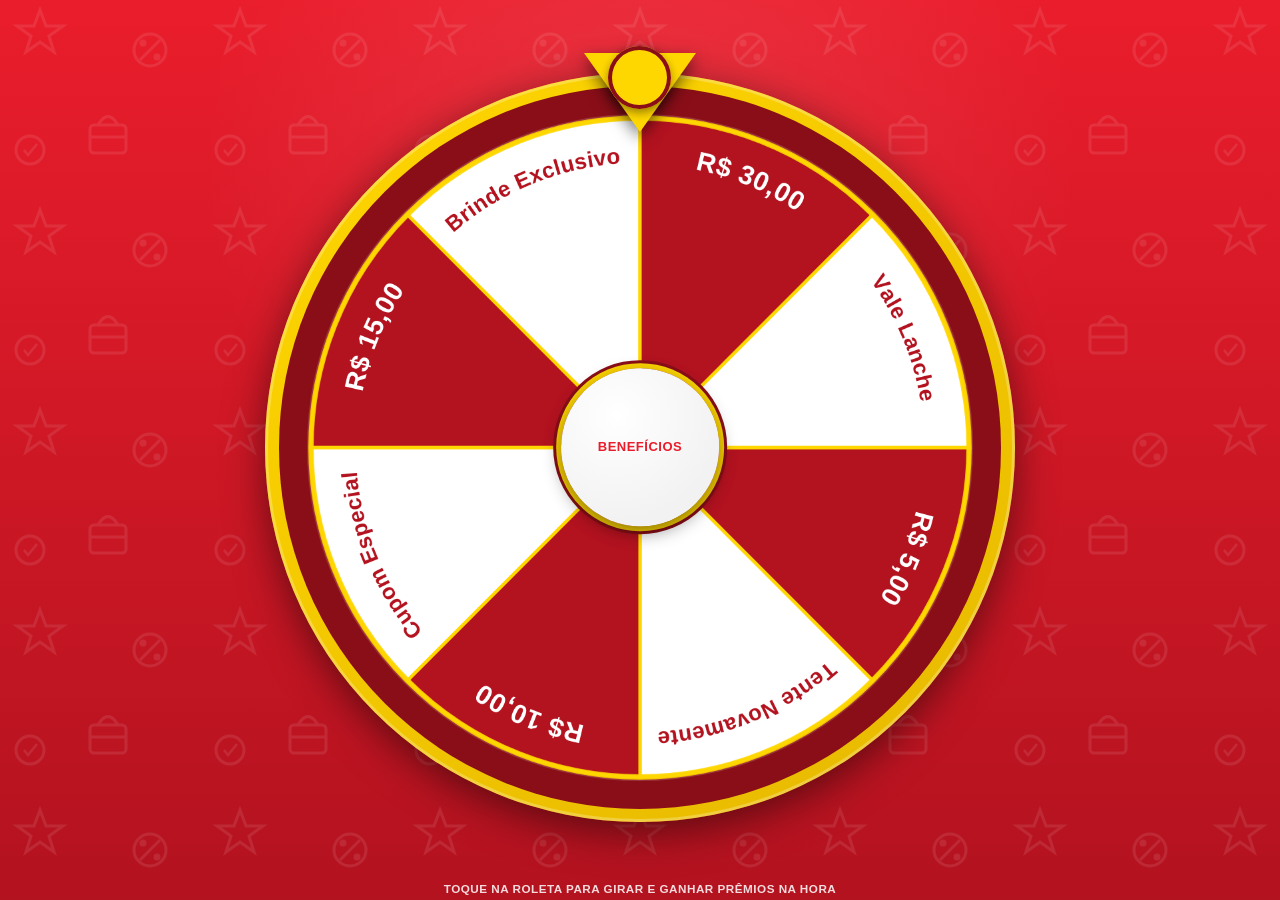
==== index.html @ b6e12fb6 "Add roleta de prêmios totem app Roleta interativa em tela cheia para totem touchscreen (estilo iFood" ====
<!DOCTYPE html>
<html lang="pt-BR">
<head>
<meta charset="UTF-8">
<meta name="viewport" content="width=device-width, initial-scale=1.0, maximum-scale=1.0, user-scalable=no">
<title>Gira e Ganha | Roleta de Prêmios</title>
<style>
  :root{
    --red:#EA1D2C;
    --red-dark:#B3121F;
    --red-darker:#8A0E18;
    --yellow:#FFD700;
    --yellow-dark:#E6B800;
    --white:#FFFFFF;
  }

  *{ box-sizing:border-box; margin:0; padding:0; }

  html,body{
    width:100%; height:100%;
    overflow:hidden;
    font-family:'Arial Black','Segoe UI', Arial, sans-serif;
    background:var(--red);
    -webkit-user-select:none;
    user-select:none;
    -webkit-tap-highlight-color:transparent;
  }

  #totem{
    position:relative;
    width:100vw;
    height:100vh;
    height:100dvh;
    overflow:hidden;
    background:
      radial-gradient(circle at 50% 18%, rgba(255,255,255,0.10) 0%, transparent 45%),
      linear-gradient(180deg, var(--red) 0%, var(--red-dark) 100%);
    display:flex;
    flex-direction:column;
    align-items:center;
  }

  /* watermark pattern layer */
  .watermark{
    position:absolute; inset:0;
    z-index:0;
    pointer-events:none;
    opacity:0.9;
    background-image:url("data:image/svg+xml,%3Csvg xmlns='http://www.w3.org/2000/svg' width='200' height='200'%3E%3Cg stroke='%23ffffff' stroke-width='3' fill='none' opacity='0.10'%3E%3Cpolygon points='40,10 46,26 63,26 49,36 54,52 40,42 26,52 31,36 17,26 34,26'/%3E%3Ccircle cx='150' cy='50' r='16'/%3E%3Cline x1='140' y1='60' x2='160' y2='40'/%3E%3Ccircle cx='143' cy='43' r='2' fill='%23ffffff'/%3E%3Ccircle cx='157' cy='57' r='2' fill='%23ffffff'/%3E%3Crect x='90' y='125' width='36' height='28' rx='4'/%3E%3Cline x1='90' y1='137' x2='126' y2='137'/%3E%3Cpath d='M98 125 Q108 108 118 125'/%3E%3Ccircle cx='30' cy='150' r='14'/%3E%3Cpath d='M24 150 l4 5 l9 -11' stroke-width='2.5'/%3E%3C/g%3E%3C/svg%3E");
    background-size:200px 200px;
    background-repeat:repeat;
  }

  .content{
    position:relative;
    z-index:1;
    width:100%;
    height:100%;
    display:flex;
    flex-direction:column;
    align-items:center;
    padding:0.4vh 1.5vw 0.4vh;
  }

  /* ---------- Wheel stage ---------- */
  .wheel-stage{
    position:relative;
    flex:1;
    width:100%;
    display:flex;
    align-items:flex-start;
    justify-content:center;
    padding-top:9.5vh;
    min-height:0;
  }

  .wheel-wrap{
    position:relative;
    width:min(97vw, 86vh, 860px);
    height:min(97vw, 86vh, 860px);
  }

  /* ---------- Landscape / telas horizontais ---------- */
  @media (orientation: landscape) {
    .wheel-stage{ padding-top:9.5vh; }
    .wheel-wrap{
      width:min(88vh, 56vw, 1100px);
      height:min(88vh, 56vw, 1100px);
    }
  }

  .pointer{
    position:absolute;
    top:-4vh;
    left:50%;
    transform:translateX(-50%);
    width:0; height:0;
    border-left:6.3vh solid transparent;
    border-right:6.3vh solid transparent;
    border-top:8.8vh solid var(--yellow);
    filter:drop-shadow(0 6px 8px rgba(0,0,0,0.55));
    z-index:6;
  }
  .pointer::after{
    content:"";
    position:absolute;
    top:-9.6vh; left:-3.5vh;
    width:7vh; height:7vh;
    border-radius:50%;
    background:var(--yellow);
    box-shadow:0 4px 10px rgba(0,0,0,0.4), inset 0 0 0 4px var(--red-darker);
  }

  .wheel-outer-ring{
    position:absolute; inset:-1.8vh;
    border-radius:50%;
    background:linear-gradient(145deg, var(--yellow), var(--yellow-dark));
    box-shadow:0 10px 40px rgba(0,0,0,0.5), 0 0 0 3px rgba(255,255,255,0.25) inset;
  }
  .wheel-outer-ring::before{
    content:"";
    position:absolute; inset:1.5vh;
    border-radius:50%;
    background:var(--red-darker);
  }

  canvas#wheelCanvas{
    position:absolute;
    inset:2.8vh;
    width:calc(100% - 5.6vh);
    height:calc(100% - 5.6vh);
    border-radius:50%;
    cursor:pointer;
    box-shadow:0 0 0 2px rgba(255,255,255,0.15) inset;
  }

  .hub{
    position:absolute;
    top:50%; left:50%;
    transform:translate(-50%,-50%);
    width:22%; height:22%;
    min-width:78px; min-height:78px;
    border-radius:50%;
    background:radial-gradient(circle at 35% 30%, #ffffff, #f2f2f2 70%);
    display:flex;
    align-items:center;
    justify-content:center;
    text-align:center;
    cursor:pointer;
    z-index:5;
    box-shadow:0 6px 18px rgba(0,0,0,0.45), 0 0 0 5px var(--yellow), 0 0 0 8px var(--red-darker);
  }
  .hub-text{
    font-size:clamp(9px,1.7vh,13px);
    font-weight:900;
    color:var(--red);
    letter-spacing:0.5px;
    line-height:1.15;
    text-transform:uppercase;
  }
  .hub.pulse{ animation:hubPulse 1.8s ease-in-out infinite; }
  @keyframes hubPulse{
    0%,100%{ box-shadow:0 6px 18px rgba(0,0,0,0.45), 0 0 0 5px var(--yellow), 0 0 0 8px var(--red-darker); }
    50%{ box-shadow:0 6px 24px rgba(0,0,0,0.5), 0 0 0 7px var(--yellow), 0 0 0 10px var(--red-darker); }
  }

  .foot-note{
    color:rgba(255,255,255,0.85);
    font-size:clamp(9px,1.3vh,12px);
    font-weight:700;
    text-align:center;
    letter-spacing:0.5px;
    padding-bottom:0.2vh;
    padding-top:0.3vh;
    text-transform:uppercase;
  }

  /* ---------- Modal ---------- */
  .modal-overlay{
    position:fixed; inset:0;
    background:rgba(60,4,8,0.86);
    backdrop-filter:blur(4px);
    display:none;
    align-items:center;
    justify-content:center;
    z-index:200;
    padding:5vw;
  }
  .modal-overlay.active{ display:flex; }

  .flash-bg{
    position:absolute; inset:0;
    z-index:0;
    pointer-events:none;
    opacity:0;
    background:
      radial-gradient(circle at 50% 38%, rgba(255,255,255,0.55), rgba(255,215,0,0.35) 30%, rgba(234,29,44,0.18) 55%, transparent 72%);
  }
  .flash-bg.active{
    animation:flashPulse 1.1s ease-in-out infinite;
  }
  @keyframes flashPulse{
    0%,100%{ opacity:0.35; transform:scale(1); }
    50%{ opacity:0.95; transform:scale(1.12); }
  }

  .sparkle{
    position:absolute;
    pointer-events:none;
    color:var(--yellow);
    text-shadow:0 0 10px rgba(255,215,0,0.95), 0 0 22px rgba(255,255,255,0.7);
    z-index:203;
    animation-name:sparkleRise;
    animation-timing-function:ease-out;
    animation-fill-mode:forwards;
  }
  @keyframes sparkleRise{
    0%{ opacity:0; transform:translateY(0) scale(0.3) rotate(0deg); }
    20%{ opacity:1; }
    100%{ opacity:0; transform:translateY(-90px) scale(1.15) rotate(200deg); }
  }

  #confettiCanvas{
    position:fixed; inset:0;
    z-index:201;
    pointer-events:none;
    display:none;
  }
  #confettiCanvas.active{ display:block; }

  .modal-box{
    position:relative;
    z-index:202;
    width:100%;
    max-width:420px;
    background:linear-gradient(165deg, #fffdf6, #fff);
    border-radius:30px;
    padding:5vh 6vw;
    text-align:center;
    box-shadow:0 20px 60px rgba(0,0,0,0.5), 0 0 0 6px var(--yellow);
    animation:popIn .5s cubic-bezier(.2,.9,.3,1.35);
    perspective:800px;
  }
  @keyframes popIn{
    from{ transform:scale(0.6); opacity:0; }
    to{ transform:scale(1); opacity:1; }
  }
  .modal-box .badge{
    width:min(22vw,90px);
    height:min(22vw,90px);
    margin:0 auto 2vh;
    border-radius:50%;
    background:linear-gradient(145deg, var(--yellow), var(--yellow-dark));
    display:flex; align-items:center; justify-content:center;
    font-size:min(11vw,42px);
    box-shadow:0 8px 20px rgba(0,0,0,0.25);
    animation:badgePop .6s cubic-bezier(.34,1.56,.64,1) both, badgeGlow 1.8s ease-in-out .6s infinite;
  }
  @keyframes badgePop{
    0%{ transform:scale(0) rotate(-30deg); opacity:0; }
    60%{ transform:scale(1.3) rotate(15deg); opacity:1; }
    80%{ transform:scale(0.9) rotate(-8deg); }
    100%{ transform:scale(1) rotate(0deg); }
  }
  @keyframes badgeGlow{
    0%,100%{ box-shadow:0 8px 20px rgba(0,0,0,0.25); }
    50%{ box-shadow:0 8px 30px rgba(255,215,0,0.75); }
  }
  .modal-box h2{
    font-size:clamp(20px,4.6vw,28px);
    color:var(--red);
    font-weight:900;
    text-transform:uppercase;
    line-height:1.2;
    margin-bottom:1.4vh;
    animation:bounceZoom3D .7s .1s cubic-bezier(.34,1.56,.64,1) both;
  }
  @keyframes bounceZoom3D{
    0%{ transform:scale(0.2) rotateX(45deg); opacity:0; }
    50%{ transform:scale(1.22) rotateX(-8deg); opacity:1; }
    72%{ transform:scale(0.94) rotateX(4deg); }
    100%{ transform:scale(1) rotateX(0deg); }
  }
  .modal-box .prize-name{
    font-size:clamp(22px,5.4vw,32px);
    font-weight:900;
    color:var(--red-darker);
    background:linear-gradient(180deg, #fff7d6, #ffe98a);
    border:2px dashed var(--yellow-dark);
    border-radius:16px;
    padding:1.6vh 1vh;
    margin:1.6vh 0 2vh;
    text-transform:uppercase;
    animation:bounceZoom3D .8s .25s cubic-bezier(.34,1.56,.64,1) both, prizeGlow 1.5s .95s ease-in-out infinite;
  }
  @keyframes prizeGlow{
    0%,100%{ box-shadow:0 0 0 rgba(255,215,0,0); text-shadow:0 0 0 transparent; }
    50%{ box-shadow:0 0 26px rgba(255,215,0,0.65); text-shadow:0 0 12px rgba(255,170,0,0.7); }
  }
  .modal-box p.sub{
    font-size:clamp(13px,3.4vw,15px);
    color:#5a4a1f;
    font-weight:700;
    line-height:1.5;
    margin-bottom:3vh;
  }
  .modal-box.retry .prize-name{ display:none; }

  .modal-btn{
    width:100%;
    border:none;
    outline:none;
    cursor:pointer;
    font-family:inherit;
    font-weight:900;
    letter-spacing:1px;
    text-transform:uppercase;
    color:#fff;
    background:linear-gradient(160deg, var(--red), var(--red-darker));
    padding:2.1vh 0;
    font-size:clamp(14px,3.6vw,17px);
    border-radius:100px;
    box-shadow:0 6px 0 #7a0c14, 0 10px 20px rgba(0,0,0,0.35);
  }
  .modal-btn:active{ transform:translateY(3px); box-shadow:0 3px 0 #7a0c14, 0 6px 12px rgba(0,0,0,0.3); }
</style>
</head>
<body>

<div id="totem">
  <div class="watermark"></div>

  <div class="content">
    <div class="wheel-stage">
      <div class="wheel-wrap">
        <div class="pointer"></div>
        <div class="wheel-outer-ring"></div>
        <canvas id="wheelCanvas" width="1000" height="1000"></canvas>
        <div class="hub pulse" id="hubBtn">
          <div class="hub-text">BENEFÍCIOS</div>
        </div>
      </div>
    </div>

    <div class="foot-note">Toque na roleta para girar e ganhar prêmios na hora</div>
  </div>
</div>

<canvas id="confettiCanvas"></canvas>

<div class="modal-overlay" id="modalOverlay">
  <div class="flash-bg" id="flashBg"></div>
  <div class="modal-box" id="modalBox">
    <div class="badge" id="modalBadge">🏆</div>
    <h2 id="modalTitle">PARABÉNS! VOCÊ GANHOU:</h2>
    <div class="prize-name" id="modalPrize">Cupom Especial</div>
    <p class="sub" id="modalSub">Mostre esta tela para o promotor do estande e retire seu brinde!</p>
    <button class="modal-btn" id="modalBtn">JOGAR NOVAMENTE</button>
  </div>
</div>

<script>
/* =========================================================
   CONFIGURAÇÃO DOS PRÊMIOS (8 GOMOS)
========================================================= */
const PRIZES = [
  { label:'R$ 5,00',          type:'win' },
  { label:'Tente Novamente',  type:'lose' },
  { label:'R$ 10,00',         type:'win' },
  { label:'Cupom Especial',   type:'win' },
  { label:'R$ 15,00',         type:'win' },
  { label:'Brinde Exclusivo', type:'win' },
  { label:'R$ 30,00',         type:'win' },
  { label:'Vale Lanche',      type:'win' },
];

const SEGMENT_COLORS = ['#B3121F', '#FFFFFF']; // alterna vermelho escuro / branco
const TEXT_COLORS    = ['#FFFFFF', '#B3121F']; // texto contrastante

/* =========================================================
   CANVAS DA ROLETA
========================================================= */
const canvas = document.getElementById('wheelCanvas');
const ctx = canvas.getContext('2d');
const CENTER = canvas.width / 2;
const RADIUS = CENTER - 6;
const N = PRIZES.length;
const SLICE = (Math.PI * 2) / N;

let currentRotation = 0;
let isSpinning = false;

function drawCurvedText(text, radius, angleCenter, color, fontSize){
  ctx.save();
  ctx.fillStyle = color;
  ctx.font = `900 ${fontSize}px Arial, sans-serif`;
  ctx.textBaseline = 'middle';
  ctx.textAlign = 'center';

  const chars = text.split('');
  const widths = chars.map(c => ctx.measureText(c).width + fontSize * 0.03);
  const totalWidth = widths.reduce((a,b)=>a+b,0);
  const totalAngle = totalWidth / radius;

  let angle = angleCenter - totalAngle / 2;

  for(let i = 0; i < chars.length; i++){
    const charAngle = widths[i] / radius;
    angle += charAngle / 2;
    ctx.save();
    ctx.rotate(angle);
    ctx.translate(radius, 0);
    ctx.rotate(Math.PI / 2);
    ctx.fillText(chars[i], 0, 0);
    ctx.restore();
    angle += charAngle / 2;
  }
  ctx.restore();
}

function drawWheel(rotation){
  ctx.clearRect(0, 0, canvas.width, canvas.height);
  ctx.save();
  ctx.translate(CENTER, CENTER);
  ctx.rotate(rotation);

  for(let i = 0; i < N; i++){
    const start = i * SLICE;
    const end = start + SLICE;
    const colorIdx = i % 2;

    // gomo
    ctx.beginPath();
    ctx.moveTo(0, 0);
    ctx.arc(0, 0, RADIUS, start, end);
    ctx.closePath();
    ctx.fillStyle = SEGMENT_COLORS[colorIdx];
    ctx.fill();

    // divisor amarelo
    ctx.strokeStyle = '#FFD700';
    ctx.lineWidth = 5;
    ctx.stroke();

    // texto curvado
    const midAngle = start + SLICE / 2;
    const label = PRIZES[i].label;
    const fontSize = label.length > 10 ? 33 : 40;
    drawCurvedText(label, RADIUS - 58, midAngle, TEXT_COLORS[colorIdx], fontSize);
  }

  // anel interno
  ctx.beginPath();
  ctx.arc(0, 0, RADIUS, 0, Math.PI * 2);
  ctx.lineWidth = 8;
  ctx.strokeStyle = 'rgba(255,215,0,0.9)';
  ctx.stroke();

  ctx.restore();
}

drawWheel(currentRotation);

/* =========================================================
   FÍSICA DO GIRO
========================================================= */
function easeOutCubic(t){
  return 1 - Math.pow(1 - t, 3);
}

function spinWheel(){
  if(isSpinning) return;
  isSpinning = true;
  ensureAudioContext();
  if('speechSynthesis' in window) window.speechSynthesis.cancel();
  setControlsEnabled(false);

  const winnerIndex = Math.floor(Math.random() * N);

  const jitter = (Math.random() - 0.5) * (SLICE * 0.5);
  const segmentCenterAngle = winnerIndex * SLICE + SLICE / 2;
  const pointerAngle = -Math.PI / 2; // topo do canvas, sob a seta

  let targetRotation = pointerAngle - segmentCenterAngle + jitter;

  const twoPi = Math.PI * 2;
  const normalizedCurrent = ((currentRotation % twoPi) + twoPi) % twoPi;
  const normalizedTarget = ((targetRotation % twoPi) + twoPi) % twoPi;
  let delta = normalizedTarget - normalizedCurrent;
  if(delta < 0) delta += twoPi;

  const extraSpins = 7;
  const finalRotation = currentRotation + delta + (extraSpins * twoPi);

  const duration = 5200;
  const startRotation = currentRotation;
  const startTime = performance.now();

  function animate(now){
    const elapsed = now - startTime;
    const t = Math.min(elapsed / duration, 1);
    const eased = easeOutCubic(t);
    currentRotation = startRotation + (finalRotation - startRotation) * eased;
    drawWheel(currentRotation);

    if(t < 1){
      requestAnimationFrame(animate);
    } else {
      currentRotation = finalRotation;
      drawWheel(currentRotation);
      isSpinning = false;
      setControlsEnabled(true);
      onSpinResult(winnerIndex);
    }
  }
  requestAnimationFrame(animate);
}

function setControlsEnabled(enabled){
  document.getElementById('hubBtn').style.pointerEvents = enabled ? 'auto' : 'none';
  canvas.style.pointerEvents = enabled ? 'auto' : 'none';
}

document.getElementById('hubBtn').addEventListener('click', spinWheel);
canvas.addEventListener('click', spinWheel);

/* =========================================================
   RESULTADO / MODAL
========================================================= */
function onSpinResult(index){
  const prize = PRIZES[index];
  const overlay = document.getElementById('modalOverlay');
  const box = document.getElementById('modalBox');
  const badge = document.getElementById('modalBadge');
  const title = document.getElementById('modalTitle');
  const prizeEl = document.getElementById('modalPrize');
  const sub = document.getElementById('modalSub');
  const btn = document.getElementById('modalBtn');

  if(prize.type === 'lose'){
    box.classList.add('retry');
    badge.textContent = '🔄';
    title.textContent = 'QUASE LÁ!';
    sub.textContent = 'Não foi dessa vez. Toque no botão abaixo para girar novamente!';
    btn.textContent = 'GIRAR NOVAMENTE';
    setTimeout(() => speak('Não foi dessa vez! Tente novamente!'), 150);
  } else {
    box.classList.remove('retry');
    badge.textContent = '🏆';
    title.textContent = 'PARABÉNS! VOCÊ GANHOU:';
    prizeEl.textContent = prize.label;
    sub.textContent = 'Mostre esta tela para o promotor do estande e retire seu brinde!';
    btn.textContent = 'JOGAR NOVAMENTE';
    launchCelebration();
    playVictorySound();
    setTimeout(() => speak(`Parabéns! Você ganhou ${toSpokenText(prize.label)}!`), 400);
  }

  overlay.classList.add('active');
}

document.getElementById('modalBtn').addEventListener('click', () => {
  document.getElementById('modalOverlay').classList.remove('active');
  stopCelebration();
  if('speechSynthesis' in window) window.speechSynthesis.cancel();
});

/* =========================================================
   NARRAÇÃO POR VOZ (WEB SPEECH API)
========================================================= */
let ptVoice = null;

const FEMALE_VOICE_HINTS = ['maria','francisca','luciana','camila','helena','fernanda','vitória','vitoria','female','mulher','google português','google portugues'];

function loadPtVoice(){
  if(!('speechSynthesis' in window)) return;
  const voices = window.speechSynthesis.getVoices();
  const ptVoices = voices.filter(v => v.lang && v.lang.toLowerCase().startsWith('pt'));
  const isFemale = v => FEMALE_VOICE_HINTS.some(hint => v.name.toLowerCase().includes(hint));
  const isNatural = v => v.name.toLowerCase().includes('natural') || v.name.toLowerCase().includes('online');

  ptVoice = ptVoices.find(v => isFemale(v) && isNatural(v))
    || ptVoices.find(v => isFemale(v))
    || ptVoices.find(v => v.lang === 'pt-BR')
    || ptVoices[0]
    || null;
}
if('speechSynthesis' in window){
  loadPtVoice();
  window.speechSynthesis.onvoiceschanged = loadPtVoice;
}

function toSpokenText(label){
  const match = label.match(/R\$\s*([\d.]+),?\d*/);
  if(match){
    const amount = match[1].replace(/\./g, '');
    return `${amount} reais`;
  }
  return label;
}

function speak(text){
  if(!('speechSynthesis' in window)) return;
  const utter = new SpeechSynthesisUtterance(text);
  utter.lang = 'pt-BR';
  utter.rate = 0.88;
  utter.pitch = 0.88;
  utter.volume = 1;
  if(ptVoice) utter.voice = ptVoice;
  window.speechSynthesis.speak(utter);
}

/* =========================================================
   CELEBRAÇÃO: CONFETE + FOGOS DE ARTIFÍCIO (CANVAS)
========================================================= */
const confettiCanvas = document.getElementById('confettiCanvas');
const confettiCtx = confettiCanvas.getContext('2d');
const flashBg = document.getElementById('flashBg');
let confettiParticles = [];
let fireworkParticles = [];
let confettiRAF = null;

function resizeConfettiCanvas(){
  confettiCanvas.width = window.innerWidth;
  confettiCanvas.height = window.innerHeight;
}
window.addEventListener('resize', resizeConfettiCanvas);
resizeConfettiCanvas();

const CONFETTI_COLORS = ['#FFD700', '#EA1D2C', '#FFFFFF', '#B3121F', '#FFE98A'];
const CELEBRATION_DURATION = 5200;

function spawnFireworkBurst(){
  const cx = confettiCanvas.width * (0.12 + Math.random() * 0.76);
  const cy = confettiCanvas.height * (0.1 + Math.random() * 0.42);
  const count = 32 + Math.floor(Math.random() * 16);
  const hueBase = Math.random() * 360;

  for(let i = 0; i < count; i++){
    const angle = (Math.PI * 2 * i) / count + Math.random() * 0.3;
    const speed = 3 + Math.random() * 5;
    fireworkParticles.push({
      x: cx, y: cy,
      vx: Math.cos(angle) * speed,
      vy: Math.sin(angle) * speed,
      life: 0,
      maxLife: 50 + Math.random() * 26,
      color: `hsl(${(hueBase + Math.random() * 50 - 25 + 360) % 360}, 100%, ${55 + Math.random() * 20}%)`,
      size: 2.5 + Math.random() * 2.5
    });
  }
}

function launchCelebration(){
  confettiCanvas.classList.add('active');
  flashBg.classList.add('active');
  confettiParticles = [];
  fireworkParticles = [];

  const count = 150;
  for(let i = 0; i < count; i++){
    confettiParticles.push({
      x: Math.random() * confettiCanvas.width,
      y: -20 - Math.random() * confettiCanvas.height * 0.5,
      w: 6 + Math.random() * 8,
      h: 10 + Math.random() * 10,
      color: CONFETTI_COLORS[Math.floor(Math.random() * CONFETTI_COLORS.length)],
      speedY: 2.5 + Math.random() * 3.5,
      speedX: (Math.random() - 0.5) * 2.5,
      rotation: Math.random() * 360,
      rotationSpeed: (Math.random() - 0.5) * 10,
      shape: Math.random() > 0.5 ? 'rect' : 'circle'
    });
  }

  launchSparkles();

  const startTime = performance.now();
  let lastBurst = 0;
  spawnFireworkBurst();

  function frame(now){
    const elapsed = now - startTime;
    confettiCtx.clearRect(0, 0, confettiCanvas.width, confettiCanvas.height);

    if(elapsed < CELEBRATION_DURATION - 700 && now - lastBurst > (380 + Math.random() * 260)){
      spawnFireworkBurst();
      lastBurst = now;
    }

    confettiParticles.forEach(p => {
      p.x += p.speedX;
      p.y += p.speedY;
      p.rotation += p.rotationSpeed;

      confettiCtx.save();
      confettiCtx.translate(p.x, p.y);
      confettiCtx.rotate((p.rotation * Math.PI) / 180);
      confettiCtx.fillStyle = p.color;
      if(p.shape === 'rect'){
        confettiCtx.fillRect(-p.w/2, -p.h/2, p.w, p.h);
      } else {
        confettiCtx.beginPath();
        confettiCtx.arc(0, 0, p.w/2, 0, Math.PI*2);
        confettiCtx.fill();
      }
      confettiCtx.restore();
    });

    fireworkParticles.forEach(p => {
      p.life++;
      p.vx *= 0.96;
      p.vy = p.vy * 0.97 + 0.05;
      p.x += p.vx;
      p.y += p.vy;
      const alpha = Math.max(0, 1 - p.life / p.maxLife);

      confettiCtx.save();
      confettiCtx.globalAlpha = alpha;
      confettiCtx.fillStyle = p.color;
      confettiCtx.shadowColor = p.color;
      confettiCtx.shadowBlur = 10;
      confettiCtx.beginPath();
      confettiCtx.arc(p.x, p.y, p.size, 0, Math.PI * 2);
      confettiCtx.fill();
      confettiCtx.restore();
    });
    fireworkParticles = fireworkParticles.filter(p => p.life < p.maxLife);

    if(elapsed < CELEBRATION_DURATION || fireworkParticles.length > 0){
      confettiRAF = requestAnimationFrame(frame);
    } else {
      confettiCtx.clearRect(0, 0, confettiCanvas.width, confettiCanvas.height);
      confettiCanvas.classList.remove('active');
      flashBg.classList.remove('active');
    }
  }
  confettiRAF = requestAnimationFrame(frame);
}

function stopCelebration(){
  if(confettiRAF){ cancelAnimationFrame(confettiRAF); confettiRAF = null; }
  confettiCtx.clearRect(0, 0, confettiCanvas.width, confettiCanvas.height);
  confettiCanvas.classList.remove('active');
  flashBg.classList.remove('active');
  document.querySelectorAll('.sparkle').forEach(s => s.remove());
}

function launchSparkles(){
  const overlay = document.getElementById('modalOverlay');
  const glyphs = ['✦', '✧', '★'];
  for(let i = 0; i < 20; i++){
    const s = document.createElement('div');
    s.className = 'sparkle';
    s.textContent = glyphs[Math.floor(Math.random() * glyphs.length)];
    s.style.left = (8 + Math.random() * 84) + '%';
    s.style.top = (15 + Math.random() * 65) + '%';
    s.style.fontSize = (14 + Math.random() * 20) + 'px';
    s.style.animationDelay = (Math.random() * 0.8) + 's';
    s.style.animationDuration = (1.6 + Math.random() * 1.3) + 's';
    overlay.appendChild(s);
    setTimeout(() => s.remove(), 3600);
  }
}

/* =========================================================
   SOM DE VITÓRIA (WEB AUDIO API — SEM ARQUIVOS EXTERNOS)
========================================================= */
let audioCtx = null;

function ensureAudioContext(){
  if(!audioCtx){
    const AudioCtor = window.AudioContext || window.webkitAudioContext;
    if(AudioCtor) audioCtx = new AudioCtor();
  }
  if(audioCtx && audioCtx.state === 'suspended'){
    audioCtx.resume();
  }
}

function playTone(freq, start, duration, type, peakGain){
  const osc = audioCtx.createOscillator();
  const gain = audioCtx.createGain();
  osc.type = type;
  osc.frequency.value = freq;
  gain.gain.setValueAtTime(0, start);
  gain.gain.linearRampToValueAtTime(peakGain, start + 0.02);
  gain.gain.exponentialRampToValueAtTime(0.001, start + duration);
  osc.connect(gain).connect(audioCtx.destination);
  osc.start(start);
  osc.stop(start + duration + 0.05);
}

function playVictorySound(){
  if(!audioCtx) return;
  const now = audioCtx.currentTime;
  const notes = [523.25, 659.25, 783.99, 1046.5]; // C5 E5 G5 C6

  notes.forEach((freq, i) => {
    playTone(freq, now + i * 0.12, 0.35, 'triangle', 0.3);
  });

  const chordStart = now + notes.length * 0.12 + 0.05;
  [1046.5, 1318.5, 1568.0].forEach(freq => {
    playTone(freq, chordStart, 0.9, 'sine', 0.15);
  });
}
</script>
</body>
</html>
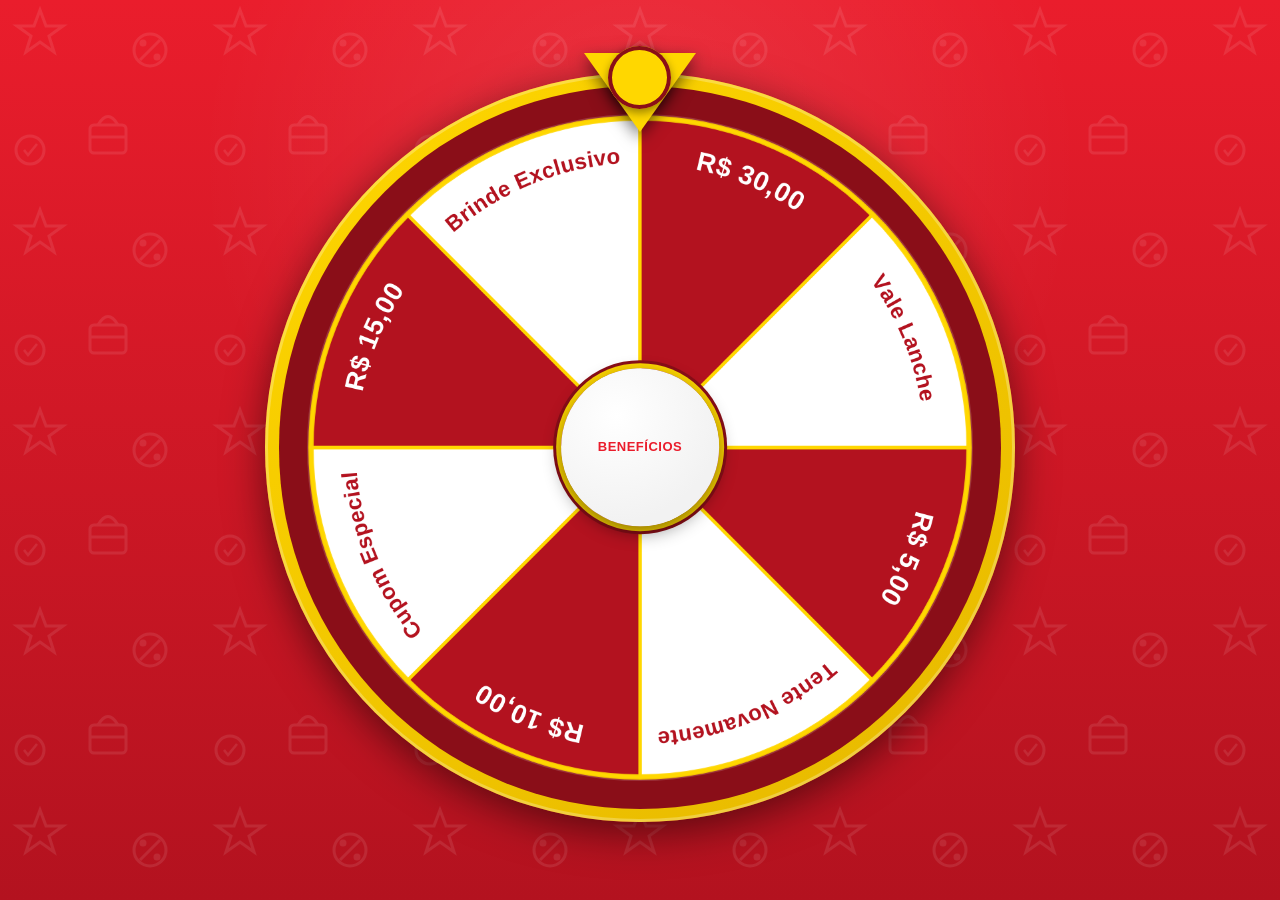
==== commit f410fb13: "Remove footer instruction text Cleaner full-bleed layout without the bottom hint text.  Co-Authored-" ====
--- a/index.html
+++ b/index.html
@@ -164,17 +164,6 @@
     50%{ box-shadow:0 6px 24px rgba(0,0,0,0.5), 0 0 0 7px var(--yellow), 0 0 0 10px var(--red-darker); }
   }
 
-  .foot-note{
-    color:rgba(255,255,255,0.85);
-    font-size:clamp(9px,1.3vh,12px);
-    font-weight:700;
-    text-align:center;
-    letter-spacing:0.5px;
-    padding-bottom:0.2vh;
-    padding-top:0.3vh;
-    text-transform:uppercase;
-  }
-
   /* ---------- Modal ---------- */
   .modal-overlay{
     position:fixed; inset:0;
@@ -341,8 +330,6 @@
         </div>
       </div>
     </div>
-
-    <div class="foot-note">Toque na roleta para girar e ganhar prêmios na hora</div>
   </div>
 </div>
 
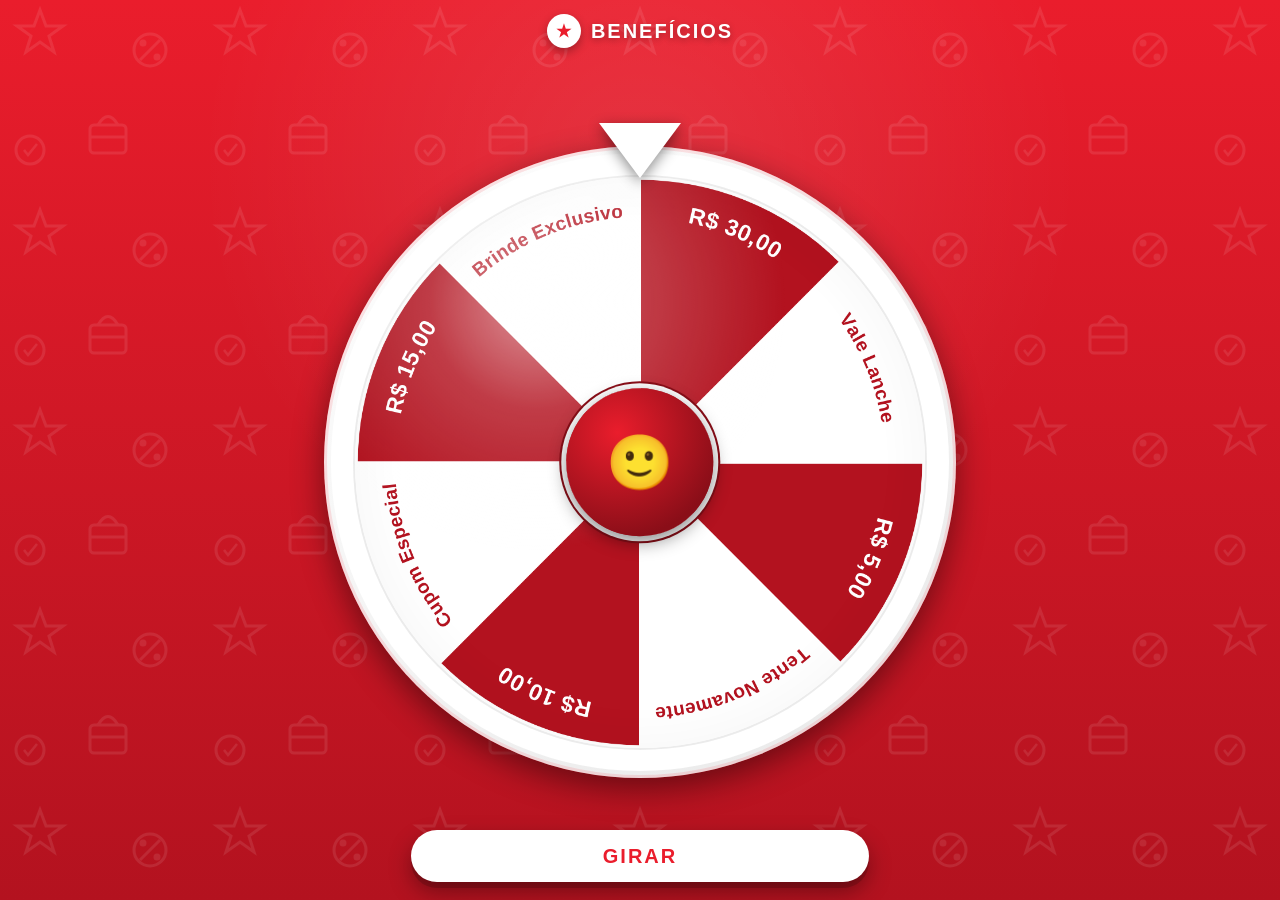
==== commit 57bfd508: "Redesign wheel screen to match client reference Add compact header and spin button back to fill the " ====
--- a/index.html
+++ b/index.html
@@ -19,7 +19,7 @@
   html,body{
     width:100%; height:100%;
     overflow:hidden;
-    font-family:'Arial Black','Segoe UI', Arial, sans-serif;
+    font-family:'Segoe UI', -apple-system, BlinkMacSystemFont, Roboto, Arial, sans-serif;
     background:var(--red);
     -webkit-user-select:none;
     user-select:none;
@@ -62,106 +62,165 @@
     padding:0.4vh 1.5vw 0.4vh;
   }
 
+  /* ---------- Header ---------- */
+  .top-header{
+    display:flex;
+    align-items:center;
+    justify-content:center;
+    gap:10px;
+    padding:1.2vh 0 0.6vh;
+  }
+  .header-logo{
+    width:34px; height:34px;
+    min-width:34px;
+    border-radius:50%;
+    background:#fff;
+    color:var(--red);
+    display:flex;
+    align-items:center;
+    justify-content:center;
+    font-weight:900;
+    font-size:17px;
+    box-shadow:0 4px 10px rgba(0,0,0,0.3);
+  }
+  .header-title{
+    color:#fff;
+    font-weight:900;
+    letter-spacing:2px;
+    font-size:clamp(15px,3.4vh,20px);
+    text-transform:uppercase;
+    text-shadow:0 2px 6px rgba(0,0,0,0.3);
+  }
+
   /* ---------- Wheel stage ---------- */
   .wheel-stage{
     position:relative;
     flex:1;
     width:100%;
     display:flex;
-    align-items:flex-start;
+    align-items:center;
     justify-content:center;
-    padding-top:9.5vh;
+    padding-top:5.5vh;
     min-height:0;
   }
 
   .wheel-wrap{
     position:relative;
-    width:min(97vw, 86vh, 860px);
-    height:min(97vw, 86vh, 860px);
+    width:min(90vw, 72vh, 760px);
+    height:min(90vw, 72vh, 760px);
   }
 
   /* ---------- Landscape / telas horizontais ---------- */
   @media (orientation: landscape) {
-    .wheel-stage{ padding-top:9.5vh; }
     .wheel-wrap{
-      width:min(88vh, 56vw, 1100px);
-      height:min(88vh, 56vw, 1100px);
+      width:min(72vh, 48vw, 900px);
+      height:min(72vh, 48vw, 900px);
     }
   }
 
   .pointer{
     position:absolute;
-    top:-4vh;
+    top:-3.6vh;
     left:50%;
     transform:translateX(-50%);
     width:0; height:0;
-    border-left:6.3vh solid transparent;
-    border-right:6.3vh solid transparent;
-    border-top:8.8vh solid var(--yellow);
-    filter:drop-shadow(0 6px 8px rgba(0,0,0,0.55));
+    border-left:4.6vh solid transparent;
+    border-right:4.6vh solid transparent;
+    border-top:6.2vh solid #ffffff;
+    filter:drop-shadow(0 4px 7px rgba(0,0,0,0.45));
     z-index:6;
   }
-  .pointer::after{
-    content:"";
-    position:absolute;
-    top:-9.6vh; left:-3.5vh;
-    width:7vh; height:7vh;
+
+  .wheel-outer-ring{
+    position:absolute; inset:-1vh;
     border-radius:50%;
-    background:var(--yellow);
-    box-shadow:0 4px 10px rgba(0,0,0,0.4), inset 0 0 0 4px var(--red-darker);
-  }
-
-  .wheel-outer-ring{
-    position:absolute; inset:-1.8vh;
-    border-radius:50%;
-    background:linear-gradient(145deg, var(--yellow), var(--yellow-dark));
-    box-shadow:0 10px 40px rgba(0,0,0,0.5), 0 0 0 3px rgba(255,255,255,0.25) inset;
+    background:linear-gradient(145deg, #ffffff, #e8e8e8);
+    box-shadow:0 10px 32px rgba(0,0,0,0.45), 0 0 0 3px rgba(234,29,44,0.12) inset;
   }
   .wheel-outer-ring::before{
     content:"";
-    position:absolute; inset:1.5vh;
+    position:absolute; inset:0.8vh;
     border-radius:50%;
-    background:var(--red-darker);
+    background:#ffffff;
   }
 
   canvas#wheelCanvas{
     position:absolute;
-    inset:2.8vh;
-    width:calc(100% - 5.6vh);
-    height:calc(100% - 5.6vh);
+    inset:2.2vh;
+    width:calc(100% - 4.4vh);
+    height:calc(100% - 4.4vh);
     border-radius:50%;
     cursor:pointer;
-    box-shadow:0 0 0 2px rgba(255,255,255,0.15) inset;
+    box-shadow:0 0 0 2px rgba(0,0,0,0.06) inset;
+  }
+
+  .wheel-gloss{
+    position:absolute;
+    inset:2.2vh;
+    border-radius:50%;
+    pointer-events:none;
+    z-index:4;
+    background:
+      radial-gradient(circle at 32% 22%, rgba(255,255,255,0.55) 0%, rgba(255,255,255,0.18) 18%, transparent 42%),
+      radial-gradient(circle at 50% 50%, transparent 60%, rgba(0,0,0,0.08) 100%);
   }
 
   .hub{
     position:absolute;
     top:50%; left:50%;
     transform:translate(-50%,-50%);
-    width:22%; height:22%;
-    min-width:78px; min-height:78px;
+    width:24%; height:24%;
+    min-width:88px; min-height:88px;
     border-radius:50%;
-    background:radial-gradient(circle at 35% 30%, #ffffff, #f2f2f2 70%);
+    background:radial-gradient(circle at 35% 30%, var(--red), var(--red-darker) 75%);
     display:flex;
     align-items:center;
     justify-content:center;
     text-align:center;
     cursor:pointer;
     z-index:5;
-    box-shadow:0 6px 18px rgba(0,0,0,0.45), 0 0 0 5px var(--yellow), 0 0 0 8px var(--red-darker);
-  }
-  .hub-text{
-    font-size:clamp(9px,1.7vh,13px);
-    font-weight:900;
-    color:var(--red);
-    letter-spacing:0.5px;
-    line-height:1.15;
-    text-transform:uppercase;
+    box-shadow:0 6px 18px rgba(0,0,0,0.45), 0 0 0 5px #ffffff, 0 0 0 7px var(--red-darker);
+  }
+  .hub-icon{
+    font-size:clamp(32px,7.5vw,54px);
+    line-height:1;
   }
   .hub.pulse{ animation:hubPulse 1.8s ease-in-out infinite; }
   @keyframes hubPulse{
-    0%,100%{ box-shadow:0 6px 18px rgba(0,0,0,0.45), 0 0 0 5px var(--yellow), 0 0 0 8px var(--red-darker); }
-    50%{ box-shadow:0 6px 24px rgba(0,0,0,0.5), 0 0 0 7px var(--yellow), 0 0 0 10px var(--red-darker); }
+    0%,100%{ box-shadow:0 6px 18px rgba(0,0,0,0.45), 0 0 0 5px #ffffff, 0 0 0 7px var(--red-darker); }
+    50%{ box-shadow:0 6px 24px rgba(0,0,0,0.5), 0 0 0 6px #ffffff, 0 0 0 9px var(--red-darker); }
+  }
+
+  /* ---------- Spin button ---------- */
+  .spin-btn-wrap{
+    width:100%;
+    display:flex;
+    justify-content:center;
+    padding:1vh 0 1.6vh;
+  }
+  .spin-btn{
+    border:none;
+    outline:none;
+    cursor:pointer;
+    font-family:inherit;
+    font-weight:900;
+    letter-spacing:2px;
+    text-transform:uppercase;
+    color:var(--red);
+    background:#ffffff;
+    padding:1.6vh 15vw;
+    font-size:clamp(15px,2.4vh,20px);
+    border-radius:100px;
+    box-shadow:0 6px 0 rgba(0,0,0,0.15), 0 10px 22px rgba(0,0,0,0.35);
+    transition:transform .1s ease;
+  }
+  .spin-btn:active{
+    transform:translateY(3px);
+    box-shadow:0 3px 0 rgba(0,0,0,0.15), 0 6px 12px rgba(0,0,0,0.3);
+  }
+  .spin-btn:disabled{
+    opacity:0.6;
+    cursor:not-allowed;
   }
 
   /* ---------- Modal ---------- */
@@ -320,15 +379,25 @@
   <div class="watermark"></div>
 
   <div class="content">
+    <div class="top-header">
+      <div class="header-logo">★</div>
+      <div class="header-title">Benefícios</div>
+    </div>
+
     <div class="wheel-stage">
       <div class="wheel-wrap">
         <div class="pointer"></div>
         <div class="wheel-outer-ring"></div>
         <canvas id="wheelCanvas" width="1000" height="1000"></canvas>
+        <div class="wheel-gloss"></div>
         <div class="hub pulse" id="hubBtn">
-          <div class="hub-text">BENEFÍCIOS</div>
+          <div class="hub-icon">🙂</div>
         </div>
       </div>
+    </div>
+
+    <div class="spin-btn-wrap">
+      <button class="spin-btn" id="spinBtn">GIRAR</button>
     </div>
   </div>
 </div>
@@ -424,9 +493,9 @@
     ctx.fillStyle = SEGMENT_COLORS[colorIdx];
     ctx.fill();
 
-    // divisor amarelo
-    ctx.strokeStyle = '#FFD700';
-    ctx.lineWidth = 5;
+    // divisor branco
+    ctx.strokeStyle = '#FFFFFF';
+    ctx.lineWidth = 4;
     ctx.stroke();
 
     // texto curvado
@@ -439,8 +508,8 @@
   // anel interno
   ctx.beginPath();
   ctx.arc(0, 0, RADIUS, 0, Math.PI * 2);
-  ctx.lineWidth = 8;
-  ctx.strokeStyle = 'rgba(255,215,0,0.9)';
+  ctx.lineWidth = 5;
+  ctx.strokeStyle = 'rgba(255,255,255,0.95)';
   ctx.stroke();
 
   ctx.restore();
@@ -455,11 +524,20 @@
   return 1 - Math.pow(1 - t, 3);
 }
 
+function primeSpeech(){
+  if(!('speechSynthesis' in window)) return;
+  window.speechSynthesis.cancel();
+  const unlock = new SpeechSynthesisUtterance(' ');
+  unlock.volume = 0;
+  unlock.rate = 10;
+  window.speechSynthesis.speak(unlock);
+}
+
 function spinWheel(){
   if(isSpinning) return;
   isSpinning = true;
   ensureAudioContext();
-  if('speechSynthesis' in window) window.speechSynthesis.cancel();
+  primeSpeech();
   setControlsEnabled(false);
 
   const winnerIndex = Math.floor(Math.random() * N);
@@ -504,10 +582,12 @@
 }
 
 function setControlsEnabled(enabled){
+  document.getElementById('spinBtn').disabled = !enabled;
   document.getElementById('hubBtn').style.pointerEvents = enabled ? 'auto' : 'none';
   canvas.style.pointerEvents = enabled ? 'auto' : 'none';
 }
 
+document.getElementById('spinBtn').addEventListener('click', spinWheel);
 document.getElementById('hubBtn').addEventListener('click', spinWheel);
 canvas.addEventListener('click', spinWheel);
 
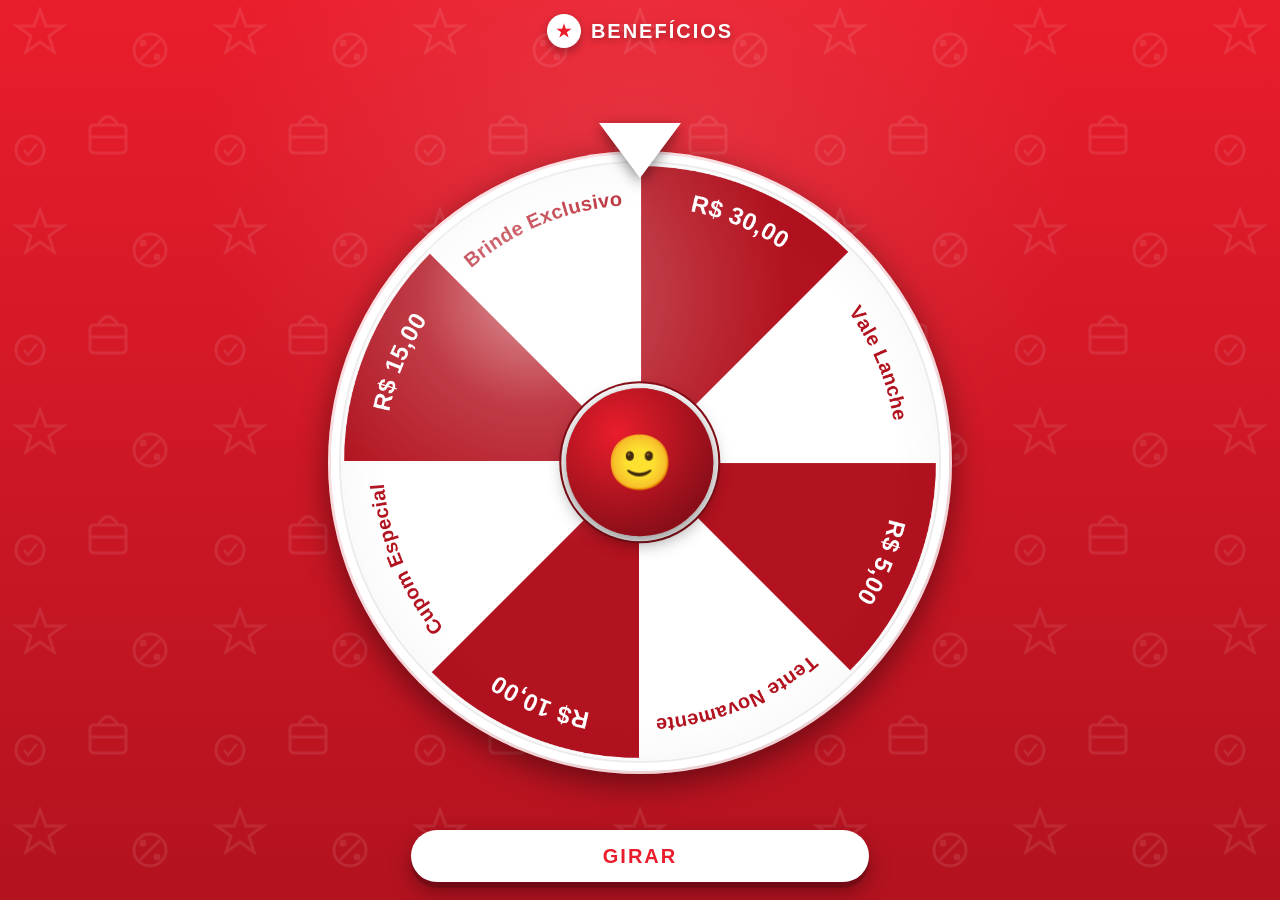
==== commit 750371be: "Slim down the white rim around the wheel The border between the disc edge and the colored segments w" ====
--- a/index.html
+++ b/index.html
@@ -132,23 +132,23 @@
   }
 
   .wheel-outer-ring{
-    position:absolute; inset:-1vh;
+    position:absolute; inset:-0.5vh;
     border-radius:50%;
     background:linear-gradient(145deg, #ffffff, #e8e8e8);
     box-shadow:0 10px 32px rgba(0,0,0,0.45), 0 0 0 3px rgba(234,29,44,0.12) inset;
   }
   .wheel-outer-ring::before{
     content:"";
-    position:absolute; inset:0.8vh;
+    position:absolute; inset:0.35vh;
     border-radius:50%;
     background:#ffffff;
   }
 
   canvas#wheelCanvas{
     position:absolute;
-    inset:2.2vh;
-    width:calc(100% - 4.4vh);
-    height:calc(100% - 4.4vh);
+    inset:0.7vh;
+    width:calc(100% - 1.4vh);
+    height:calc(100% - 1.4vh);
     border-radius:50%;
     cursor:pointer;
     box-shadow:0 0 0 2px rgba(0,0,0,0.06) inset;
@@ -156,7 +156,7 @@
 
   .wheel-gloss{
     position:absolute;
-    inset:2.2vh;
+    inset:0.7vh;
     border-radius:50%;
     pointer-events:none;
     z-index:4;
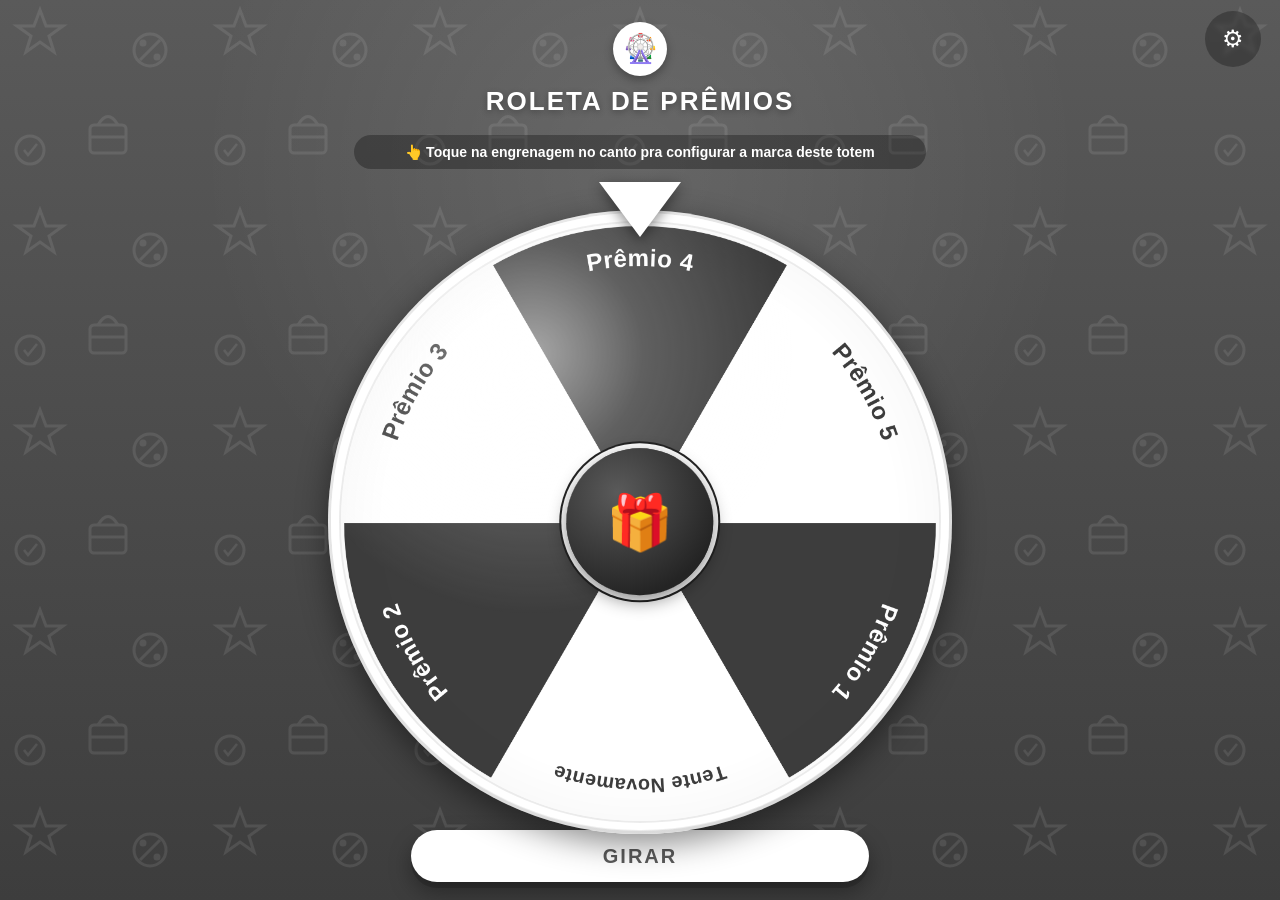
==== commit 6aee9acd: "Add self-service brand customization panel for multi-client totem use Lets the operator upload a log" ====
--- a/index.html
+++ b/index.html
@@ -6,9 +6,10 @@
 <title>Gira e Ganha | Roleta de Prêmios</title>
 <style>
   :root{
-    --red:#EA1D2C;
-    --red-dark:#B3121F;
-    --red-darker:#8A0E18;
+    --red:#5A5A5A;
+    --red-dark:#3D3D3D;
+    --red-darker:#242424;
+    --red-rgb:90,90,90;
     --yellow:#FFD700;
     --yellow-dark:#E6B800;
     --white:#FFFFFF;
@@ -28,6 +29,7 @@
 
   #totem{
     position:relative;
+    z-index:0;
     width:100vw;
     height:100vh;
     height:100dvh;
@@ -65,14 +67,15 @@
   /* ---------- Header ---------- */
   .top-header{
     display:flex;
+    flex-direction:column;
     align-items:center;
     justify-content:center;
-    gap:10px;
-    padding:1.2vh 0 0.6vh;
+    gap:1.2vh;
+    padding:2vh 0 1.4vh;
   }
   .header-logo{
-    width:34px; height:34px;
-    min-width:34px;
+    width:54px; height:54px;
+    min-width:54px;
     border-radius:50%;
     background:#fff;
     color:var(--red);
@@ -80,16 +83,50 @@
     align-items:center;
     justify-content:center;
     font-weight:900;
-    font-size:17px;
+    font-size:28px;
     box-shadow:0 4px 10px rgba(0,0,0,0.3);
+  }
+  .header-logo.custom{
+    width:auto; height:clamp(70px,11vh,120px); min-width:0;
+    max-width:min(74vw, 380px);
+    border-radius:16px;
+    background:rgba(255,255,255,0.96);
+    padding:10px 16px;
+    box-shadow:0 4px 14px rgba(0,0,0,0.35);
+  }
+  .header-logo.custom img{
+    width:auto; height:100%;
+    max-width:100%;
+    object-fit:contain;
   }
   .header-title{
     color:#fff;
     font-weight:900;
     letter-spacing:2px;
-    font-size:clamp(15px,3.4vh,20px);
+    font-size:clamp(18px,4.2vh,26px);
     text-transform:uppercase;
     text-shadow:0 2px 6px rgba(0,0,0,0.3);
+    text-align:center;
+  }
+
+  .setup-hint{
+    display:none;
+    align-self:center;
+    max-width:80vw;
+    text-align:center;
+    background:rgba(0,0,0,0.3);
+    color:#fff;
+    font-size:clamp(12px,2vh,14px);
+    font-weight:700;
+    padding:1vh 4vw;
+    border-radius:100px;
+    margin:0.6vh 0 0.4vh;
+    animation:hintPulse 2s ease-in-out infinite;
+  }
+  .setup-hint.active{ display:block; }
+  @keyframes hintPulse{
+    0%,100%{ opacity:0.75; }
+    50%{ opacity:1; }
   }
 
   /* ---------- Wheel stage ---------- */
@@ -135,7 +172,7 @@
     position:absolute; inset:-0.5vh;
     border-radius:50%;
     background:linear-gradient(145deg, #ffffff, #e8e8e8);
-    box-shadow:0 10px 32px rgba(0,0,0,0.45), 0 0 0 3px rgba(234,29,44,0.12) inset;
+    box-shadow:0 10px 32px rgba(0,0,0,0.45), 0 0 0 3px rgba(var(--red-rgb), 0.12) inset;
   }
   .wheel-outer-ring::before{
     content:"";
@@ -185,6 +222,18 @@
     font-size:clamp(32px,7.5vw,54px);
     line-height:1;
   }
+  .hub-icon.custom{
+    width:100%; height:100%;
+    border-radius:50%;
+    background:#fff;
+    overflow:hidden;
+  }
+  .hub-icon.custom img{
+    width:100%; height:100%;
+    object-fit:contain;
+    object-position:center;
+    padding:6%;
+  }
   .hub.pulse{ animation:hubPulse 1.8s ease-in-out infinite; }
   @keyframes hubPulse{
     0%,100%{ box-shadow:0 6px 18px rgba(0,0,0,0.45), 0 0 0 5px #ffffff, 0 0 0 7px var(--red-darker); }
@@ -226,7 +275,9 @@
   /* ---------- Modal ---------- */
   .modal-overlay{
     position:fixed; inset:0;
-    background:rgba(60,4,8,0.86);
+    background:
+      linear-gradient(rgba(8,2,2,0.78), rgba(8,2,2,0.78)),
+      rgba(var(--red-rgb), 0.4);
     backdrop-filter:blur(4px);
     display:none;
     align-items:center;
@@ -242,7 +293,7 @@
     pointer-events:none;
     opacity:0;
     background:
-      radial-gradient(circle at 50% 38%, rgba(255,255,255,0.55), rgba(255,215,0,0.35) 30%, rgba(234,29,44,0.18) 55%, transparent 72%);
+      radial-gradient(circle at 50% 38%, rgba(255,255,255,0.55), rgba(255,215,0,0.35) 30%, rgba(var(--red-rgb), 0.18) 55%, transparent 72%);
   }
   .flash-bg.active{
     animation:flashPulse 1.1s ease-in-out infinite;
@@ -371,18 +422,253 @@
     box-shadow:0 6px 0 #7a0c14, 0 10px 20px rgba(0,0,0,0.35);
   }
   .modal-btn:active{ transform:translateY(3px); box-shadow:0 3px 0 #7a0c14, 0 6px 12px rgba(0,0,0,0.3); }
+
+  /* ---------- Fundo customizado (upload do cliente) ---------- */
+  .custom-bg{
+    position:absolute; inset:0;
+    z-index:-1;
+    background-size:cover;
+    background-position:center;
+    display:none;
+  }
+  .custom-bg.active{ display:block; }
+  /* leve véu escuro por cima da foto, pra roleta/textos continuarem legíveis */
+  .custom-bg.active::after{
+    content:"";
+    position:absolute; inset:0;
+    background:linear-gradient(180deg, rgba(0,0,0,0.35), rgba(0,0,0,0.5));
+  }
+
+  /* ---------- Logo customizada (tamanho/enquadramento tratados em .header-logo.custom) ---------- */
+
+  /* ---------- Botão de engrenagem (abre configurações) ---------- */
+  .settings-btn{
+    position:absolute;
+    top:1.2vh; right:1.5vw;
+    z-index:10;
+    width:56px; height:56px;
+    min-width:44px; min-height:44px;
+    border-radius:50%;
+    border:none;
+    background:rgba(0,0,0,0.28);
+    color:#fff;
+    font-size:24px;
+    display:flex; align-items:center; justify-content:center;
+    cursor:pointer;
+    backdrop-filter:blur(2px);
+    touch-action:manipulation;
+  }
+  .settings-btn:active{ transform:scale(0.92); }
+
+  /* ---------- Painel de configurações ---------- */
+  .settings-overlay{
+    position:fixed; inset:0;
+    background:rgba(20,4,6,0.78);
+    backdrop-filter:blur(3px);
+    display:none;
+    align-items:center;
+    justify-content:center;
+    z-index:300;
+    padding:5vw;
+  }
+  .settings-overlay.active{ display:flex; }
+  .settings-box{
+    width:100%; max-width:640px;
+    max-height:94vh;
+    overflow-y:auto;
+    background:#fff;
+    border-radius:24px;
+    padding:4vh 5vw;
+    box-shadow:0 20px 60px rgba(0,0,0,0.5);
+  }
+  .settings-box h3{
+    color:var(--red);
+    font-weight:900;
+    text-transform:uppercase;
+    font-size:20px;
+    margin-bottom:2.4vh;
+    text-align:center;
+  }
+  .settings-field{ margin-bottom:2.2vh; }
+  .settings-field label{
+    display:block;
+    font-weight:800;
+    font-size:13px;
+    color:#333;
+    text-transform:uppercase;
+    letter-spacing:0.5px;
+    margin-bottom:0.4vh;
+  }
+  .settings-intro{
+    font-size:13px;
+    color:#777;
+    line-height:1.5;
+    text-align:center;
+    margin-bottom:2.6vh;
+  }
+  .field-hint{
+    font-size:12px;
+    color:#888;
+    line-height:1.45;
+    font-weight:500;
+    margin-bottom:0.9vh;
+  }
+  .settings-field input[type="text"]{
+    width:100%;
+    padding:1.3vh 1vh;
+    border:2px solid #eee;
+    border-radius:10px;
+    font-size:15px;
+    font-family:inherit;
+  }
+  .settings-upload{
+    display:flex; align-items:center; gap:12px;
+  }
+  .settings-preview{
+    width:56px; height:56px;
+    border-radius:12px;
+    background:#f4f4f4;
+    border:2px solid #eee;
+    display:flex; align-items:center; justify-content:center;
+    overflow:hidden;
+    flex-shrink:0;
+    font-size:22px;
+    color:#bbb;
+  }
+  .settings-preview img{ width:100%; height:100%; object-fit:cover; }
+  .hub-zoom-row{
+    display:flex; align-items:center; gap:14px;
+  }
+  .hub-zoom-preview{
+    width:64px; height:64px;
+    border-radius:50%;
+    background:#fff;
+    border:2px solid #eee;
+    overflow:hidden;
+    flex-shrink:0;
+  }
+  .hub-zoom-preview img{
+    width:100%; height:100%;
+    object-fit:cover;
+    object-position:center;
+  }
+  .hub-zoom-row input[type="range"]{ flex:1; }
+  .settings-upload input[type="file"]{
+    flex:1;
+    font-size:12px;
+  }
+  .prizes-editor{
+    display:flex; flex-direction:column; gap:9px;
+  }
+  .prize-row{
+    display:flex; align-items:center; gap:10px;
+  }
+  .prize-row span{
+    font-size:11px; font-weight:800; color:#aaa;
+    width:16px; flex-shrink:0;
+  }
+  .prize-row input[type="text"]{
+    flex:1;
+    min-width:0;
+    padding:1vh 0.8vh;
+    border:2px solid #eee;
+    border-radius:8px;
+    font-size:13px;
+    font-family:inherit;
+  }
+  .prize-row select{
+    flex-shrink:0;
+    padding:0.9vh 0.4vh;
+    border:2px solid #eee;
+    border-radius:8px;
+    font-size:11px;
+    font-family:inherit;
+    color:#555;
+  }
+  .prize-remove-btn{
+    flex-shrink:0;
+    width:28px; height:28px;
+    border-radius:50%;
+    border:none;
+    background:#fdeaea;
+    color:#c0392b;
+    font-size:14px;
+    font-weight:900;
+    cursor:pointer;
+    line-height:1;
+  }
+  .prize-remove-btn:disabled{
+    opacity:0.35;
+    cursor:not-allowed;
+  }
+  .prize-add-btn{
+    margin-top:10px;
+    width:100%;
+    border:2px dashed #ccc;
+    background:transparent;
+    color:#666;
+    font-weight:800;
+    font-size:13px;
+    padding:1.2vh 0;
+    border-radius:10px;
+    cursor:pointer;
+  }
+  .prize-add-btn:active{ background:#f6f6f6; }
+  .prize-add-btn:disabled{ opacity:0.4; cursor:not-allowed; }
+  .settings-actions{
+    display:flex; flex-direction:column; gap:10px;
+    margin-top:1vh;
+  }
+  .settings-btn-save{
+    border:none; outline:none; cursor:pointer;
+    font-family:inherit; font-weight:900;
+    letter-spacing:1px; text-transform:uppercase;
+    color:#fff;
+    background:linear-gradient(160deg, var(--red), var(--red-darker));
+    padding:1.7vh 0;
+    font-size:15px;
+    border-radius:100px;
+    box-shadow:0 6px 0 #7a0c14;
+  }
+  .settings-btn-save:active{ transform:translateY(3px); box-shadow:0 3px 0 #7a0c14; }
+  .settings-btn-reset{
+    border:none; outline:none; cursor:pointer;
+    font-family:inherit; font-weight:800;
+    color:#999;
+    background:transparent;
+    padding:1vh 0;
+    font-size:13px;
+    text-decoration:underline;
+  }
+  .settings-btn-close{
+    position:absolute;
+    top:1.6vh; right:1.6vh;
+    width:44px; height:44px;
+    border-radius:50%;
+    border:none;
+    background:#f0f0f0;
+    color:#888;
+    font-size:20px;
+    cursor:pointer;
+    touch-action:manipulation;
+  }
 </style>
 </head>
 <body>
 
 <div id="totem">
+  <div class="custom-bg" id="customBg"></div>
   <div class="watermark"></div>
+
+  <button class="settings-btn" id="settingsBtn" title="Configurar marca">⚙</button>
 
   <div class="content">
     <div class="top-header">
-      <div class="header-logo">★</div>
-      <div class="header-title">Benefícios</div>
+      <div class="header-logo" id="headerLogo">★</div>
+      <div class="header-title" id="headerTitle">Benefícios</div>
     </div>
+
+    <div class="setup-hint" id="setupHint">👆 Toque na engrenagem no canto pra configurar a marca deste totem</div>
 
     <div class="wheel-stage">
       <div class="wheel-wrap">
@@ -391,7 +677,7 @@
         <canvas id="wheelCanvas" width="1000" height="1000"></canvas>
         <div class="wheel-gloss"></div>
         <div class="hub pulse" id="hubBtn">
-          <div class="hub-icon">🙂</div>
+          <div class="hub-icon" id="hubIcon">🙂</div>
         </div>
       </div>
     </div>
@@ -415,23 +701,95 @@
   </div>
 </div>
 
+<div class="settings-overlay" id="settingsOverlay">
+  <div class="settings-box">
+    <button class="settings-btn-close" id="settingsCloseBtn">✕</button>
+    <h3>Configurar Marca</h3>
+    <p class="settings-intro">Use esta tela pra trocar a marca do totem antes de cada ativação. Tudo é salvo neste aparelho e aplicado na hora, sem precisar de internet.</p>
+
+    <div class="settings-field">
+      <label for="brandNameInput">Nome da marca</label>
+      <p class="field-hint">Aparece escrito ao lado da logo, no topo da tela.</p>
+      <input type="text" id="brandNameInput" placeholder="Ex: Benefícios">
+    </div>
+
+    <div class="settings-field">
+      <label>Logo</label>
+      <p class="field-hint">Aparece no topo e no círculo do meio da roleta. As cores da roleta (gomos, botão, confete) mudam automaticamente para a cor predominante dessa imagem. Fica melhor com uma logo de fundo transparente (PNG).</p>
+      <div class="settings-upload">
+        <div class="settings-preview" id="logoPreview">★</div>
+        <input type="file" id="logoInput" accept="image/*">
+      </div>
+    </div>
+
+    <div class="settings-field" id="hubZoomField" style="display:none;">
+      <label>Zoom da logo no círculo central</label>
+      <p class="field-hint">O círculo do meio corta a logo pra preencher tudo. Se cortar do jeito errado, ajuste o zoom aqui.</p>
+      <div class="hub-zoom-row">
+        <div class="hub-zoom-preview" id="hubZoomPreview"></div>
+        <input type="range" id="hubZoomInput" min="100" max="260" value="100" step="1">
+      </div>
+    </div>
+
+    <div class="settings-field">
+      <label>Imagem de fundo (opcional)</label>
+      <p class="field-hint">Se enviar uma foto aqui, ela cobre a tela inteira atrás da roleta. Se deixar em branco, o fundo usa a cor da marca com a logo pequena repetida por trás, bem discreta.</p>
+      <div class="settings-upload">
+        <div class="settings-preview" id="bgPreview">🖼</div>
+        <input type="file" id="bgInput" accept="image/*">
+      </div>
+    </div>
+
+    <div class="settings-field">
+      <label>Prêmios da roleta</label>
+      <p class="field-hint">Edite o texto de cada gomo e marque se ele é um prêmio ("Ganha") ou não ("Não ganha", tipo "Tente Novamente"). Use os botões pra adicionar ou remover gomos (mínimo 2, máximo 10).</p>
+      <div id="prizesEditor" class="prizes-editor"></div>
+      <button type="button" class="prize-add-btn" id="prizeAddBtn">+ Adicionar prêmio</button>
+    </div>
+
+    <div class="settings-actions">
+      <button class="settings-btn-save" id="settingsSaveBtn">Salvar e aplicar</button>
+      <button class="settings-btn-reset" id="settingsResetBtn">Restaurar padrão</button>
+    </div>
+  </div>
+</div>
+
 <script>
 /* =========================================================
-   CONFIGURAÇÃO DOS PRÊMIOS (8 GOMOS)
+   CONFIGURAÇÃO DOS PRÊMIOS (quantidade de gomos configurável)
 ========================================================= */
-const PRIZES = [
-  { label:'R$ 5,00',          type:'win' },
-  { label:'Tente Novamente',  type:'lose' },
-  { label:'R$ 10,00',         type:'win' },
-  { label:'Cupom Especial',   type:'win' },
-  { label:'R$ 15,00',         type:'win' },
-  { label:'Brinde Exclusivo', type:'win' },
-  { label:'R$ 30,00',         type:'win' },
-  { label:'Vale Lanche',      type:'win' },
+const DEFAULT_PRIZES = [
+  { label:'Prêmio 1',        type:'win' },
+  { label:'Tente Novamente', type:'lose' },
+  { label:'Prêmio 2',        type:'win' },
+  { label:'Prêmio 3',        type:'win' },
+  { label:'Prêmio 4',        type:'win' },
+  { label:'Prêmio 5',        type:'win' },
 ];
-
-const SEGMENT_COLORS = ['#B3121F', '#FFFFFF']; // alterna vermelho escuro / branco
-const TEXT_COLORS    = ['#FFFFFF', '#B3121F']; // texto contrastante
+const MIN_PRIZES = 2;
+const MAX_PRIZES = 10;
+const PRIZES_KEY = 'giraEGanha_prizes';
+function loadPrizes(){
+  try{
+    const raw = localStorage.getItem(PRIZES_KEY);
+    const parsed = raw ? JSON.parse(raw) : null;
+    return (Array.isArray(parsed) && parsed.length >= MIN_PRIZES && parsed.length <= MAX_PRIZES) ? parsed : null;
+  } catch(e){
+    return null;
+  }
+}
+let PRIZES = loadPrizes() || DEFAULT_PRIZES;
+
+// troca a lista de prêmios e recalcula a geometria da roleta (quantidade de gomos pode mudar)
+function applyPrizes(prizes){
+  PRIZES = prizes;
+  N = PRIZES.length;
+  SLICE = (Math.PI * 2) / N;
+  drawWheel(currentRotation);
+}
+
+let SEGMENT_COLORS = ['#3D3D3D', '#FFFFFF']; // alterna cor escura / branco (atualizado por applyPalette)
+let TEXT_COLORS    = ['#FFFFFF', '#3D3D3D']; // texto contrastante
 
 /* =========================================================
    CANVAS DA ROLETA
@@ -440,8 +798,8 @@
 const ctx = canvas.getContext('2d');
 const CENTER = canvas.width / 2;
 const RADIUS = CENTER - 6;
-const N = PRIZES.length;
-const SLICE = (Math.PI * 2) / N;
+let N = PRIZES.length;
+let SLICE = (Math.PI * 2) / N;
 
 let currentRotation = 0;
 let isSpinning = false;
@@ -524,20 +882,9 @@
   return 1 - Math.pow(1 - t, 3);
 }
 
-function primeSpeech(){
-  if(!('speechSynthesis' in window)) return;
-  window.speechSynthesis.cancel();
-  const unlock = new SpeechSynthesisUtterance(' ');
-  unlock.volume = 0;
-  unlock.rate = 10;
-  window.speechSynthesis.speak(unlock);
-}
-
 function spinWheel(){
   if(isSpinning) return;
   isSpinning = true;
-  ensureAudioContext();
-  primeSpeech();
   setControlsEnabled(false);
 
   const winnerIndex = Math.floor(Math.random() * N);
@@ -610,7 +957,6 @@
     title.textContent = 'QUASE LÁ!';
     sub.textContent = 'Não foi dessa vez. Toque no botão abaixo para girar novamente!';
     btn.textContent = 'GIRAR NOVAMENTE';
-    setTimeout(() => speak('Não foi dessa vez! Tente novamente!'), 150);
   } else {
     box.classList.remove('retry');
     badge.textContent = '🏆';
@@ -619,8 +965,6 @@
     sub.textContent = 'Mostre esta tela para o promotor do estande e retire seu brinde!';
     btn.textContent = 'JOGAR NOVAMENTE';
     launchCelebration();
-    playVictorySound();
-    setTimeout(() => speak(`Parabéns! Você ganhou ${toSpokenText(prize.label)}!`), 400);
   }
 
   overlay.classList.add('active');
@@ -629,53 +973,7 @@
 document.getElementById('modalBtn').addEventListener('click', () => {
   document.getElementById('modalOverlay').classList.remove('active');
   stopCelebration();
-  if('speechSynthesis' in window) window.speechSynthesis.cancel();
 });
-
-/* =========================================================
-   NARRAÇÃO POR VOZ (WEB SPEECH API)
-========================================================= */
-let ptVoice = null;
-
-const FEMALE_VOICE_HINTS = ['maria','francisca','luciana','camila','helena','fernanda','vitória','vitoria','female','mulher','google português','google portugues'];
-
-function loadPtVoice(){
-  if(!('speechSynthesis' in window)) return;
-  const voices = window.speechSynthesis.getVoices();
-  const ptVoices = voices.filter(v => v.lang && v.lang.toLowerCase().startsWith('pt'));
-  const isFemale = v => FEMALE_VOICE_HINTS.some(hint => v.name.toLowerCase().includes(hint));
-  const isNatural = v => v.name.toLowerCase().includes('natural') || v.name.toLowerCase().includes('online');
-
-  ptVoice = ptVoices.find(v => isFemale(v) && isNatural(v))
-    || ptVoices.find(v => isFemale(v))
-    || ptVoices.find(v => v.lang === 'pt-BR')
-    || ptVoices[0]
-    || null;
-}
-if('speechSynthesis' in window){
-  loadPtVoice();
-  window.speechSynthesis.onvoiceschanged = loadPtVoice;
-}
-
-function toSpokenText(label){
-  const match = label.match(/R\$\s*([\d.]+),?\d*/);
-  if(match){
-    const amount = match[1].replace(/\./g, '');
-    return `${amount} reais`;
-  }
-  return label;
-}
-
-function speak(text){
-  if(!('speechSynthesis' in window)) return;
-  const utter = new SpeechSynthesisUtterance(text);
-  utter.lang = 'pt-BR';
-  utter.rate = 0.88;
-  utter.pitch = 0.88;
-  utter.volume = 1;
-  if(ptVoice) utter.voice = ptVoice;
-  window.speechSynthesis.speak(utter);
-}
 
 /* =========================================================
    CELEBRAÇÃO: CONFETE + FOGOS DE ARTIFÍCIO (CANVAS)
@@ -694,7 +992,7 @@
 window.addEventListener('resize', resizeConfettiCanvas);
 resizeConfettiCanvas();
 
-const CONFETTI_COLORS = ['#FFD700', '#EA1D2C', '#FFFFFF', '#B3121F', '#FFE98A'];
+let CONFETTI_COLORS = ['#FFD700', '#5A5A5A', '#FFFFFF', '#3D3D3D', '#FFE98A'];
 const CELEBRATION_DURATION = 5200;
 
 function spawnFireworkBurst(){
@@ -830,48 +1128,382 @@
   }
 }
 
+
 /* =========================================================
-   SOM DE VITÓRIA (WEB AUDIO API — SEM ARQUIVOS EXTERNOS)
+   MARCA CUSTOMIZÁVEL (upload de logo + fundo pelo cliente)
 ========================================================= */
-let audioCtx = null;
-
-function ensureAudioContext(){
-  if(!audioCtx){
-    const AudioCtor = window.AudioContext || window.webkitAudioContext;
-    if(AudioCtor) audioCtx = new AudioCtor();
-  }
-  if(audioCtx && audioCtx.state === 'suspended'){
-    audioCtx.resume();
-  }
-}
-
-function playTone(freq, start, duration, type, peakGain){
-  const osc = audioCtx.createOscillator();
-  const gain = audioCtx.createGain();
-  osc.type = type;
-  osc.frequency.value = freq;
-  gain.gain.setValueAtTime(0, start);
-  gain.gain.linearRampToValueAtTime(peakGain, start + 0.02);
-  gain.gain.exponentialRampToValueAtTime(0.001, start + duration);
-  osc.connect(gain).connect(audioCtx.destination);
-  osc.start(start);
-  osc.stop(start + duration + 0.05);
-}
-
-function playVictorySound(){
-  if(!audioCtx) return;
-  const now = audioCtx.currentTime;
-  const notes = [523.25, 659.25, 783.99, 1046.5]; // C5 E5 G5 C6
-
-  notes.forEach((freq, i) => {
-    playTone(freq, now + i * 0.12, 0.35, 'triangle', 0.3);
+const BRAND_KEY = 'giraEGanha_brand';
+const DEFAULT_LOGO_HTML = '🎡';
+const DEFAULT_HUB_HTML = '🎁';
+const DEFAULT_TITLE = 'Roleta de Prêmios';
+
+function loadBrand(){
+  try{
+    const raw = localStorage.getItem(BRAND_KEY);
+    return raw ? JSON.parse(raw) : null;
+  } catch(e){
+    return null;
+  }
+}
+
+function saveBrand(brand){
+  localStorage.setItem(BRAND_KEY, JSON.stringify(brand));
+}
+
+function clearBrand(){
+  localStorage.removeItem(BRAND_KEY);
+}
+
+// redimensiona/comprime a imagem no navegador antes de guardar, pra não estourar o espaço do localStorage
+function fileToDataUrl(file, maxDim, keepTransparency){
+  return new Promise((resolve, reject) => {
+    const reader = new FileReader();
+    reader.onload = (e) => {
+      const img = new Image();
+      img.onload = () => {
+        let { width, height } = img;
+        if(width > maxDim || height > maxDim){
+          if(width > height){ height = Math.round(height * maxDim / width); width = maxDim; }
+          else { width = Math.round(width * maxDim / height); height = maxDim; }
+        }
+        const canvas = document.createElement('canvas');
+        canvas.width = width; canvas.height = height;
+        const cctx = canvas.getContext('2d');
+        cctx.drawImage(img, 0, 0, width, height);
+        resolve(keepTransparency ? canvas.toDataURL('image/png') : canvas.toDataURL('image/jpeg', 0.85));
+      };
+      img.onerror = () => reject(new Error('Não foi possível ler a imagem.'));
+      img.src = e.target.result;
+    };
+    reader.onerror = () => reject(new Error('Não foi possível ler o arquivo.'));
+    reader.readAsDataURL(file);
   });
-
-  const chordStart = now + notes.length * 0.12 + 0.05;
-  [1046.5, 1318.5, 1568.0].forEach(freq => {
-    playTone(freq, chordStart, 0.9, 'sine', 0.15);
+}
+
+/* ---- extração automática da cor predominante da logo ---- */
+function rgbToHsl(r, g, b){
+  r /= 255; g /= 255; b /= 255;
+  const max = Math.max(r,g,b), min = Math.min(r,g,b);
+  let h, s, l = (max + min) / 2;
+  if(max === min){ h = s = 0; }
+  else{
+    const d = max - min;
+    s = l > 0.5 ? d / (2 - max - min) : d / (max + min);
+    switch(max){
+      case r: h = (g - b) / d + (g < b ? 6 : 0); break;
+      case g: h = (b - r) / d + 2; break;
+      default: h = (r - g) / d + 4;
+    }
+    h /= 6;
+  }
+  return [h, s, l];
+}
+function hslToRgb(h, s, l){
+  let r, g, b;
+  if(s === 0){ r = g = b = l; }
+  else{
+    const hue2rgb = (p, q, t) => {
+      if(t < 0) t += 1;
+      if(t > 1) t -= 1;
+      if(t < 1/6) return p + (q - p) * 6 * t;
+      if(t < 1/2) return q;
+      if(t < 2/3) return p + (q - p) * (2/3 - t) * 6;
+      return p;
+    };
+    const q = l < 0.5 ? l * (1 + s) : l + s - l * s;
+    const p = 2 * l - q;
+    r = hue2rgb(p, q, h + 1/3);
+    g = hue2rgb(p, q, h);
+    b = hue2rgb(p, q, h - 1/3);
+  }
+  return [Math.round(r*255), Math.round(g*255), Math.round(b*255)];
+}
+function rgbToHex(rgb){
+  return '#' + rgb.map(v => Math.max(0, Math.min(255, v)).toString(16).padStart(2, '0')).join('');
+}
+function adjustLightness(rgb, factor){
+  const [h, s, l] = rgbToHsl(rgb[0], rgb[1], rgb[2]);
+  return hslToRgb(h, s, Math.max(0, Math.min(1, l * factor)));
+}
+
+// varre a logo e acha a cor viva mais frequente (ignora branco/preto/cinza de fundo)
+function extractDominantColor(dataUrl){
+  return new Promise((resolve) => {
+    const img = new Image();
+    img.onload = () => {
+      const size = 50;
+      const canvas = document.createElement('canvas');
+      canvas.width = size; canvas.height = size;
+      const cctx = canvas.getContext('2d');
+      cctx.drawImage(img, 0, 0, size, size);
+      let data;
+      try{ data = cctx.getImageData(0, 0, size, size).data; }
+      catch(e){ resolve(null); return; }
+
+      const counts = {};
+      for(let i = 0; i < data.length; i += 4){
+        const r = data[i], g = data[i+1], b = data[i+2], a = data[i+3];
+        if(a < 200) continue;
+        const max = Math.max(r,g,b), min = Math.min(r,g,b);
+        const sat = max === 0 ? 0 : (max - min) / max;
+        const lightness = (max + min) / 2 / 255;
+        if(sat < 0.28 || lightness > 0.9 || lightness < 0.1) continue;
+        const key = [Math.round(r/12)*12, Math.round(g/12)*12, Math.round(b/12)*12].join(',');
+        counts[key] = (counts[key] || 0) + 1;
+      }
+      const sorted = Object.entries(counts).sort((a, b) => b[1] - a[1]);
+      if(sorted.length === 0){ resolve(null); return; }
+      resolve(sorted[0][0].split(',').map(Number));
+    };
+    img.onerror = () => resolve(null);
+    img.src = dataUrl;
   });
 }
+
+function paletteFromColor(rgb){
+  return {
+    primary: rgbToHex(rgb),
+    primaryDark: rgbToHex(adjustLightness(rgb, 0.72)),
+    primaryDarker: rgbToHex(adjustLightness(rgb, 0.5)),
+    primaryRgb: rgb.join(',')
+  };
+}
+
+const DEFAULT_PALETTE = { primary:'#5A5A5A', primaryDark:'#3D3D3D', primaryDarker:'#242424', primaryRgb:'90,90,90' };
+
+function applyPalette(palette){
+  const p = palette || DEFAULT_PALETTE;
+  const root = document.documentElement.style;
+  root.setProperty('--red', p.primary);
+  root.setProperty('--red-dark', p.primaryDark);
+  root.setProperty('--red-darker', p.primaryDarker);
+  root.setProperty('--red-rgb', p.primaryRgb || DEFAULT_PALETTE.primaryRgb);
+  SEGMENT_COLORS = [p.primaryDark, '#FFFFFF'];
+  TEXT_COLORS = ['#FFFFFF', p.primaryDark];
+  CONFETTI_COLORS = ['#FFD700', p.primary, '#FFFFFF', p.primaryDark, '#FFE98A'];
+  drawWheel(currentRotation);
+}
+
+function applyBrand(brand){
+  const customBg = document.getElementById('customBg');
+  const headerLogo = document.getElementById('headerLogo');
+  const hubIcon = document.getElementById('hubIcon');
+  const headerTitle = document.getElementById('headerTitle');
+  const watermark = document.querySelector('.watermark');
+
+  const totem = document.getElementById('totem');
+
+  if(brand && brand.bg){
+    // foto de fundo enviada: usa ela grande, cobrindo a tela
+    customBg.style.backgroundImage = `url('${brand.bg}')`;
+    customBg.classList.add('active');
+    watermark.style.display = 'none';
+    totem.style.background = '';
+  } else {
+    customBg.classList.remove('active');
+    customBg.style.backgroundImage = '';
+    watermark.style.display = '';
+
+    if(brand && brand.logo){
+      // sem foto de fundo: fundo branco com a logo pequena repetida, tipo embalagem de marca
+      // (largura fixa + altura automática, pra não esticar logos largas/retangulares)
+      totem.style.background = '#ffffff';
+      watermark.style.backgroundImage = `url('${brand.logo}')`;
+      watermark.style.backgroundSize = '150px auto';
+      watermark.style.opacity = '0.18';
+    } else {
+      // sem marca nenhuma: volta ao padrão de ícones genéricos
+      totem.style.background = '';
+      watermark.style.backgroundImage = '';
+      watermark.style.backgroundSize = '';
+      watermark.style.opacity = '';
+    }
+  }
+
+  if(brand && brand.logo){
+    headerLogo.innerHTML = `<img src="${brand.logo}" alt="Logo">`;
+    headerLogo.classList.add('custom');
+    const hubZoom = brand.hubZoom || 1;
+    hubIcon.innerHTML = `<img src="${brand.logo}" alt="Logo" style="transform:scale(${hubZoom});">`;
+    hubIcon.classList.add('custom');
+  } else {
+    headerLogo.innerHTML = DEFAULT_LOGO_HTML;
+    headerLogo.classList.remove('custom');
+    hubIcon.innerHTML = DEFAULT_HUB_HTML;
+    hubIcon.classList.remove('custom');
+  }
+
+  headerTitle.textContent = (brand && brand.title) ? brand.title : DEFAULT_TITLE;
+
+  document.getElementById('setupHint').classList.toggle('active', !(brand && (brand.logo || brand.bg || brand.title)));
+
+  applyPalette(brand && brand.palette);
+}
+
+function addPrizeRow(label, type){
+  const editor = document.getElementById('prizesEditor');
+  if(editor.children.length >= MAX_PRIZES) return;
+  const row = document.createElement('div');
+  row.className = 'prize-row';
+  row.innerHTML = `
+    <span class="prize-row-num"></span>
+    <input type="text" class="prize-label-input" value="${(label || '').replace(/"/g,'&quot;')}">
+    <select class="prize-type-input">
+      <option value="win"${type !== 'lose' ? ' selected' : ''}>Ganha</option>
+      <option value="lose"${type === 'lose' ? ' selected' : ''}>Não ganha</option>
+    </select>
+    <button type="button" class="prize-remove-btn" title="Remover prêmio">✕</button>
+  `;
+  row.querySelector('.prize-remove-btn').addEventListener('click', () => {
+    row.remove();
+    updatePrizeRowState();
+  });
+  editor.appendChild(row);
+  updatePrizeRowState();
+}
+
+function updatePrizeRowState(){
+  const rows = document.querySelectorAll('#prizesEditor .prize-row');
+  rows.forEach((row, i) => {
+    row.querySelector('.prize-row-num').textContent = i + 1;
+    row.querySelector('.prize-remove-btn').disabled = rows.length <= MIN_PRIZES;
+  });
+  const addBtn = document.getElementById('prizeAddBtn');
+  if(addBtn) addBtn.disabled = rows.length >= MAX_PRIZES;
+}
+
+function renderPrizesEditor(prizes){
+  const editor = document.getElementById('prizesEditor');
+  editor.innerHTML = '';
+  prizes.forEach(prize => addPrizeRow(prize.label, prize.type));
+  updatePrizeRowState();
+}
+
+function readPrizesFromEditor(){
+  const rows = document.querySelectorAll('#prizesEditor .prize-row');
+  return Array.from(rows).map(row => ({
+    label: row.querySelector('.prize-label-input').value.trim() || 'Prêmio',
+    type: row.querySelector('.prize-type-input').value
+  }));
+}
+
+function setHubZoomPreview(src, zoomPercent){
+  const field = document.getElementById('hubZoomField');
+  const preview = document.getElementById('hubZoomPreview');
+  const slider = document.getElementById('hubZoomInput');
+  if(!src){
+    field.style.display = 'none';
+    preview.innerHTML = '';
+    return;
+  }
+  field.style.display = '';
+  slider.value = zoomPercent;
+  preview.innerHTML = `<img src="${src}" style="transform:scale(${zoomPercent / 100});">`;
+}
+
+function openSettingsPanel(){
+  const brand = loadBrand();
+  document.getElementById('brandNameInput').value = (brand && brand.title) ? brand.title : '';
+
+  const logoPreview = document.getElementById('logoPreview');
+  logoPreview.innerHTML = (brand && brand.logo) ? `<img src="${brand.logo}">` : '★';
+
+  const bgPreview = document.getElementById('bgPreview');
+  bgPreview.innerHTML = (brand && brand.bg) ? `<img src="${brand.bg}">` : '🖼';
+
+  document.getElementById('logoInput').value = '';
+  document.getElementById('bgInput').value = '';
+  delete document.getElementById('logoInput').dataset.pending;
+  delete document.getElementById('bgInput').dataset.pending;
+
+  setHubZoomPreview(brand && brand.logo, (brand && brand.hubZoom) ? Math.round(brand.hubZoom * 100) : 100);
+
+  renderPrizesEditor(PRIZES);
+
+  document.getElementById('settingsOverlay').classList.add('active');
+}
+
+function closeSettingsPanel(){
+  document.getElementById('settingsOverlay').classList.remove('active');
+}
+
+document.getElementById('settingsBtn').addEventListener('click', openSettingsPanel);
+document.getElementById('settingsCloseBtn').addEventListener('click', closeSettingsPanel);
+document.getElementById('prizeAddBtn').addEventListener('click', () => addPrizeRow('Prêmio', 'win'));
+
+document.getElementById('logoInput').addEventListener('change', async (e) => {
+  const file = e.target.files[0];
+  if(!file) return;
+  const dataUrl = await fileToDataUrl(file, 400, true);
+  document.getElementById('logoPreview').innerHTML = `<img src="${dataUrl}">`;
+  document.getElementById('logoInput').dataset.pending = dataUrl;
+  setHubZoomPreview(dataUrl, 100);
+});
+
+document.getElementById('hubZoomInput').addEventListener('input', (e) => {
+  const img = document.querySelector('#hubZoomPreview img');
+  if(img) img.style.transform = `scale(${e.target.value / 100})`;
+});
+
+document.getElementById('bgInput').addEventListener('change', async (e) => {
+  const file = e.target.files[0];
+  if(!file) return;
+  const dataUrl = await fileToDataUrl(file, 1600, false);
+  document.getElementById('bgPreview').innerHTML = `<img src="${dataUrl}">`;
+  document.getElementById('bgInput').dataset.pending = dataUrl;
+});
+
+document.getElementById('settingsSaveBtn').addEventListener('click', async () => {
+  const saveBtn = document.getElementById('settingsSaveBtn');
+  const existing = loadBrand() || {};
+  const titleInput = document.getElementById('brandNameInput').value.trim();
+  const pendingLogo = document.getElementById('logoInput').dataset.pending;
+  const pendingBg = document.getElementById('bgInput').dataset.pending;
+
+  const logo = pendingLogo || existing.logo || null;
+  let palette = existing.palette || null;
+
+  // se uma logo nova foi enviada, recalcula a paleta a partir dela
+  if(pendingLogo){
+    saveBtn.textContent = 'Analisando cores...';
+    saveBtn.disabled = true;
+    const dominant = await extractDominantColor(pendingLogo);
+    palette = dominant ? paletteFromColor(dominant) : null;
+    saveBtn.textContent = 'Salvar e aplicar';
+    saveBtn.disabled = false;
+  }
+
+  const hubZoom = Number(document.getElementById('hubZoomInput').value) / 100;
+
+  const brand = {
+    title: titleInput || existing.title || '',
+    logo: logo,
+    bg: pendingBg || existing.bg || null,
+    palette: palette,
+    hubZoom: hubZoom
+  };
+
+  saveBrand(brand);
+  applyBrand(brand);
+
+  const newPrizes = readPrizesFromEditor();
+  localStorage.setItem(PRIZES_KEY, JSON.stringify(newPrizes));
+  applyPrizes(newPrizes);
+
+  closeSettingsPanel();
+});
+
+document.getElementById('settingsResetBtn').addEventListener('click', () => {
+  clearBrand();
+  applyBrand(null);
+
+  localStorage.removeItem(PRIZES_KEY);
+  applyPrizes(DEFAULT_PRIZES);
+
+  closeSettingsPanel();
+});
+
+applyBrand(loadBrand());
 </script>
 </body>
 </html>
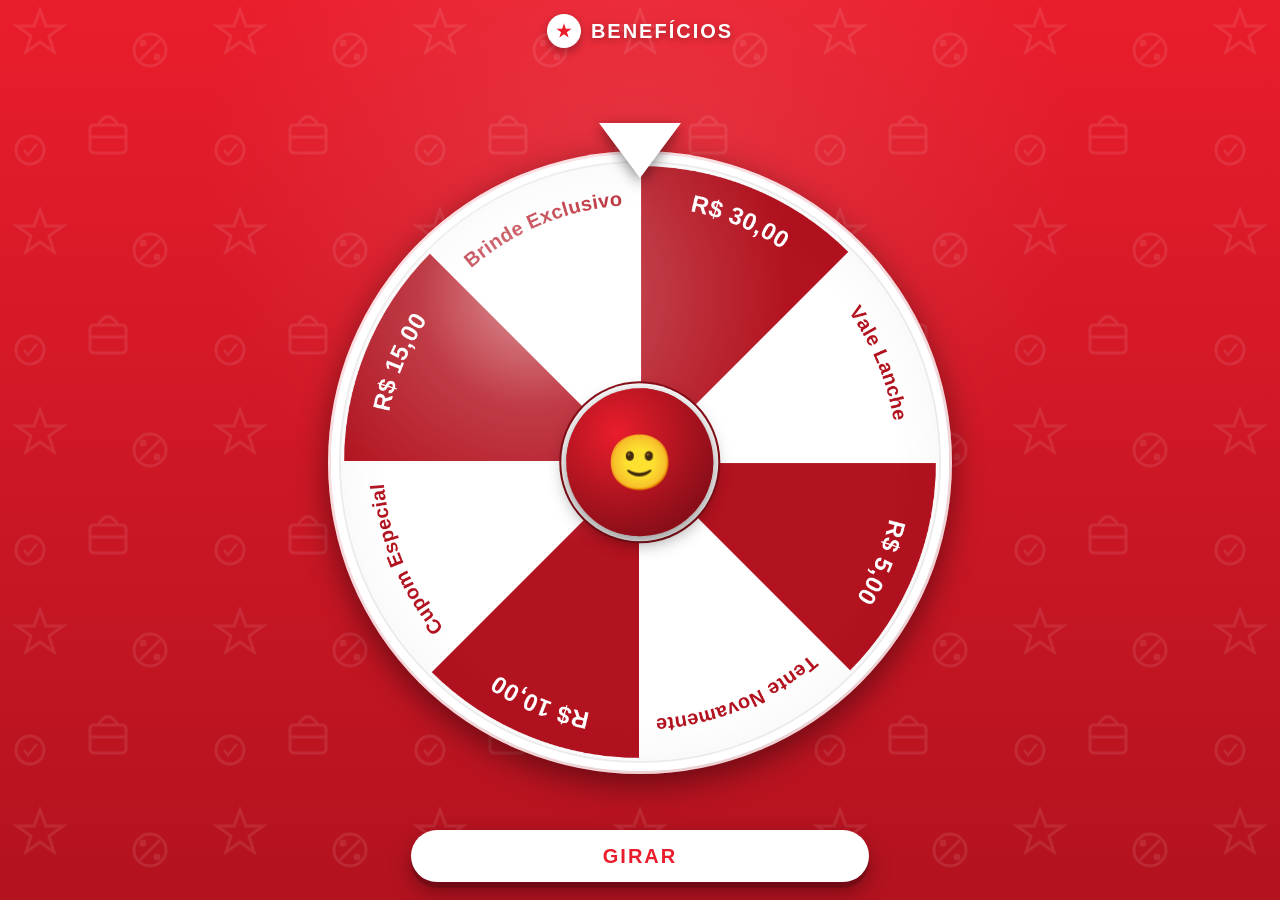
==== commit 5669769d: "Move the customizable version to /configuravel, restore the original demo at root The root index.htm" ====
--- a/index.html
+++ b/index.html
@@ -6,10 +6,9 @@
 <title>Gira e Ganha | Roleta de Prêmios</title>
 <style>
   :root{
-    --red:#5A5A5A;
-    --red-dark:#3D3D3D;
-    --red-darker:#242424;
-    --red-rgb:90,90,90;
+    --red:#EA1D2C;
+    --red-dark:#B3121F;
+    --red-darker:#8A0E18;
     --yellow:#FFD700;
     --yellow-dark:#E6B800;
     --white:#FFFFFF;
@@ -29,7 +28,6 @@
 
   #totem{
     position:relative;
-    z-index:0;
     width:100vw;
     height:100vh;
     height:100dvh;
@@ -67,15 +65,14 @@
   /* ---------- Header ---------- */
   .top-header{
     display:flex;
-    flex-direction:column;
     align-items:center;
     justify-content:center;
-    gap:1.2vh;
-    padding:2vh 0 1.4vh;
+    gap:10px;
+    padding:1.2vh 0 0.6vh;
   }
   .header-logo{
-    width:54px; height:54px;
-    min-width:54px;
+    width:34px; height:34px;
+    min-width:34px;
     border-radius:50%;
     background:#fff;
     color:var(--red);
@@ -83,50 +80,16 @@
     align-items:center;
     justify-content:center;
     font-weight:900;
-    font-size:28px;
+    font-size:17px;
     box-shadow:0 4px 10px rgba(0,0,0,0.3);
-  }
-  .header-logo.custom{
-    width:auto; height:clamp(70px,11vh,120px); min-width:0;
-    max-width:min(74vw, 380px);
-    border-radius:16px;
-    background:rgba(255,255,255,0.96);
-    padding:10px 16px;
-    box-shadow:0 4px 14px rgba(0,0,0,0.35);
-  }
-  .header-logo.custom img{
-    width:auto; height:100%;
-    max-width:100%;
-    object-fit:contain;
   }
   .header-title{
     color:#fff;
     font-weight:900;
     letter-spacing:2px;
-    font-size:clamp(18px,4.2vh,26px);
+    font-size:clamp(15px,3.4vh,20px);
     text-transform:uppercase;
     text-shadow:0 2px 6px rgba(0,0,0,0.3);
-    text-align:center;
-  }
-
-  .setup-hint{
-    display:none;
-    align-self:center;
-    max-width:80vw;
-    text-align:center;
-    background:rgba(0,0,0,0.3);
-    color:#fff;
-    font-size:clamp(12px,2vh,14px);
-    font-weight:700;
-    padding:1vh 4vw;
-    border-radius:100px;
-    margin:0.6vh 0 0.4vh;
-    animation:hintPulse 2s ease-in-out infinite;
-  }
-  .setup-hint.active{ display:block; }
-  @keyframes hintPulse{
-    0%,100%{ opacity:0.75; }
-    50%{ opacity:1; }
   }
 
   /* ---------- Wheel stage ---------- */
@@ -172,7 +135,7 @@
     position:absolute; inset:-0.5vh;
     border-radius:50%;
     background:linear-gradient(145deg, #ffffff, #e8e8e8);
-    box-shadow:0 10px 32px rgba(0,0,0,0.45), 0 0 0 3px rgba(var(--red-rgb), 0.12) inset;
+    box-shadow:0 10px 32px rgba(0,0,0,0.45), 0 0 0 3px rgba(234,29,44,0.12) inset;
   }
   .wheel-outer-ring::before{
     content:"";
@@ -222,18 +185,6 @@
     font-size:clamp(32px,7.5vw,54px);
     line-height:1;
   }
-  .hub-icon.custom{
-    width:100%; height:100%;
-    border-radius:50%;
-    background:#fff;
-    overflow:hidden;
-  }
-  .hub-icon.custom img{
-    width:100%; height:100%;
-    object-fit:contain;
-    object-position:center;
-    padding:6%;
-  }
   .hub.pulse{ animation:hubPulse 1.8s ease-in-out infinite; }
   @keyframes hubPulse{
     0%,100%{ box-shadow:0 6px 18px rgba(0,0,0,0.45), 0 0 0 5px #ffffff, 0 0 0 7px var(--red-darker); }
@@ -275,9 +226,7 @@
   /* ---------- Modal ---------- */
   .modal-overlay{
     position:fixed; inset:0;
-    background:
-      linear-gradient(rgba(8,2,2,0.78), rgba(8,2,2,0.78)),
-      rgba(var(--red-rgb), 0.4);
+    background:rgba(60,4,8,0.86);
     backdrop-filter:blur(4px);
     display:none;
     align-items:center;
@@ -293,7 +242,7 @@
     pointer-events:none;
     opacity:0;
     background:
-      radial-gradient(circle at 50% 38%, rgba(255,255,255,0.55), rgba(255,215,0,0.35) 30%, rgba(var(--red-rgb), 0.18) 55%, transparent 72%);
+      radial-gradient(circle at 50% 38%, rgba(255,255,255,0.55), rgba(255,215,0,0.35) 30%, rgba(234,29,44,0.18) 55%, transparent 72%);
   }
   .flash-bg.active{
     animation:flashPulse 1.1s ease-in-out infinite;
@@ -422,253 +371,18 @@
     box-shadow:0 6px 0 #7a0c14, 0 10px 20px rgba(0,0,0,0.35);
   }
   .modal-btn:active{ transform:translateY(3px); box-shadow:0 3px 0 #7a0c14, 0 6px 12px rgba(0,0,0,0.3); }
-
-  /* ---------- Fundo customizado (upload do cliente) ---------- */
-  .custom-bg{
-    position:absolute; inset:0;
-    z-index:-1;
-    background-size:cover;
-    background-position:center;
-    display:none;
-  }
-  .custom-bg.active{ display:block; }
-  /* leve véu escuro por cima da foto, pra roleta/textos continuarem legíveis */
-  .custom-bg.active::after{
-    content:"";
-    position:absolute; inset:0;
-    background:linear-gradient(180deg, rgba(0,0,0,0.35), rgba(0,0,0,0.5));
-  }
-
-  /* ---------- Logo customizada (tamanho/enquadramento tratados em .header-logo.custom) ---------- */
-
-  /* ---------- Botão de engrenagem (abre configurações) ---------- */
-  .settings-btn{
-    position:absolute;
-    top:1.2vh; right:1.5vw;
-    z-index:10;
-    width:56px; height:56px;
-    min-width:44px; min-height:44px;
-    border-radius:50%;
-    border:none;
-    background:rgba(0,0,0,0.28);
-    color:#fff;
-    font-size:24px;
-    display:flex; align-items:center; justify-content:center;
-    cursor:pointer;
-    backdrop-filter:blur(2px);
-    touch-action:manipulation;
-  }
-  .settings-btn:active{ transform:scale(0.92); }
-
-  /* ---------- Painel de configurações ---------- */
-  .settings-overlay{
-    position:fixed; inset:0;
-    background:rgba(20,4,6,0.78);
-    backdrop-filter:blur(3px);
-    display:none;
-    align-items:center;
-    justify-content:center;
-    z-index:300;
-    padding:5vw;
-  }
-  .settings-overlay.active{ display:flex; }
-  .settings-box{
-    width:100%; max-width:640px;
-    max-height:94vh;
-    overflow-y:auto;
-    background:#fff;
-    border-radius:24px;
-    padding:4vh 5vw;
-    box-shadow:0 20px 60px rgba(0,0,0,0.5);
-  }
-  .settings-box h3{
-    color:var(--red);
-    font-weight:900;
-    text-transform:uppercase;
-    font-size:20px;
-    margin-bottom:2.4vh;
-    text-align:center;
-  }
-  .settings-field{ margin-bottom:2.2vh; }
-  .settings-field label{
-    display:block;
-    font-weight:800;
-    font-size:13px;
-    color:#333;
-    text-transform:uppercase;
-    letter-spacing:0.5px;
-    margin-bottom:0.4vh;
-  }
-  .settings-intro{
-    font-size:13px;
-    color:#777;
-    line-height:1.5;
-    text-align:center;
-    margin-bottom:2.6vh;
-  }
-  .field-hint{
-    font-size:12px;
-    color:#888;
-    line-height:1.45;
-    font-weight:500;
-    margin-bottom:0.9vh;
-  }
-  .settings-field input[type="text"]{
-    width:100%;
-    padding:1.3vh 1vh;
-    border:2px solid #eee;
-    border-radius:10px;
-    font-size:15px;
-    font-family:inherit;
-  }
-  .settings-upload{
-    display:flex; align-items:center; gap:12px;
-  }
-  .settings-preview{
-    width:56px; height:56px;
-    border-radius:12px;
-    background:#f4f4f4;
-    border:2px solid #eee;
-    display:flex; align-items:center; justify-content:center;
-    overflow:hidden;
-    flex-shrink:0;
-    font-size:22px;
-    color:#bbb;
-  }
-  .settings-preview img{ width:100%; height:100%; object-fit:cover; }
-  .hub-zoom-row{
-    display:flex; align-items:center; gap:14px;
-  }
-  .hub-zoom-preview{
-    width:64px; height:64px;
-    border-radius:50%;
-    background:#fff;
-    border:2px solid #eee;
-    overflow:hidden;
-    flex-shrink:0;
-  }
-  .hub-zoom-preview img{
-    width:100%; height:100%;
-    object-fit:cover;
-    object-position:center;
-  }
-  .hub-zoom-row input[type="range"]{ flex:1; }
-  .settings-upload input[type="file"]{
-    flex:1;
-    font-size:12px;
-  }
-  .prizes-editor{
-    display:flex; flex-direction:column; gap:9px;
-  }
-  .prize-row{
-    display:flex; align-items:center; gap:10px;
-  }
-  .prize-row span{
-    font-size:11px; font-weight:800; color:#aaa;
-    width:16px; flex-shrink:0;
-  }
-  .prize-row input[type="text"]{
-    flex:1;
-    min-width:0;
-    padding:1vh 0.8vh;
-    border:2px solid #eee;
-    border-radius:8px;
-    font-size:13px;
-    font-family:inherit;
-  }
-  .prize-row select{
-    flex-shrink:0;
-    padding:0.9vh 0.4vh;
-    border:2px solid #eee;
-    border-radius:8px;
-    font-size:11px;
-    font-family:inherit;
-    color:#555;
-  }
-  .prize-remove-btn{
-    flex-shrink:0;
-    width:28px; height:28px;
-    border-radius:50%;
-    border:none;
-    background:#fdeaea;
-    color:#c0392b;
-    font-size:14px;
-    font-weight:900;
-    cursor:pointer;
-    line-height:1;
-  }
-  .prize-remove-btn:disabled{
-    opacity:0.35;
-    cursor:not-allowed;
-  }
-  .prize-add-btn{
-    margin-top:10px;
-    width:100%;
-    border:2px dashed #ccc;
-    background:transparent;
-    color:#666;
-    font-weight:800;
-    font-size:13px;
-    padding:1.2vh 0;
-    border-radius:10px;
-    cursor:pointer;
-  }
-  .prize-add-btn:active{ background:#f6f6f6; }
-  .prize-add-btn:disabled{ opacity:0.4; cursor:not-allowed; }
-  .settings-actions{
-    display:flex; flex-direction:column; gap:10px;
-    margin-top:1vh;
-  }
-  .settings-btn-save{
-    border:none; outline:none; cursor:pointer;
-    font-family:inherit; font-weight:900;
-    letter-spacing:1px; text-transform:uppercase;
-    color:#fff;
-    background:linear-gradient(160deg, var(--red), var(--red-darker));
-    padding:1.7vh 0;
-    font-size:15px;
-    border-radius:100px;
-    box-shadow:0 6px 0 #7a0c14;
-  }
-  .settings-btn-save:active{ transform:translateY(3px); box-shadow:0 3px 0 #7a0c14; }
-  .settings-btn-reset{
-    border:none; outline:none; cursor:pointer;
-    font-family:inherit; font-weight:800;
-    color:#999;
-    background:transparent;
-    padding:1vh 0;
-    font-size:13px;
-    text-decoration:underline;
-  }
-  .settings-btn-close{
-    position:absolute;
-    top:1.6vh; right:1.6vh;
-    width:44px; height:44px;
-    border-radius:50%;
-    border:none;
-    background:#f0f0f0;
-    color:#888;
-    font-size:20px;
-    cursor:pointer;
-    touch-action:manipulation;
-  }
 </style>
 </head>
 <body>
 
 <div id="totem">
-  <div class="custom-bg" id="customBg"></div>
   <div class="watermark"></div>
-
-  <button class="settings-btn" id="settingsBtn" title="Configurar marca">⚙</button>
 
   <div class="content">
     <div class="top-header">
-      <div class="header-logo" id="headerLogo">★</div>
-      <div class="header-title" id="headerTitle">Benefícios</div>
+      <div class="header-logo">★</div>
+      <div class="header-title">Benefícios</div>
     </div>
-
-    <div class="setup-hint" id="setupHint">👆 Toque na engrenagem no canto pra configurar a marca deste totem</div>
 
     <div class="wheel-stage">
       <div class="wheel-wrap">
@@ -677,7 +391,7 @@
         <canvas id="wheelCanvas" width="1000" height="1000"></canvas>
         <div class="wheel-gloss"></div>
         <div class="hub pulse" id="hubBtn">
-          <div class="hub-icon" id="hubIcon">🙂</div>
+          <div class="hub-icon">🙂</div>
         </div>
       </div>
     </div>
@@ -701,95 +415,23 @@
   </div>
 </div>
 
-<div class="settings-overlay" id="settingsOverlay">
-  <div class="settings-box">
-    <button class="settings-btn-close" id="settingsCloseBtn">✕</button>
-    <h3>Configurar Marca</h3>
-    <p class="settings-intro">Use esta tela pra trocar a marca do totem antes de cada ativação. Tudo é salvo neste aparelho e aplicado na hora, sem precisar de internet.</p>
-
-    <div class="settings-field">
-      <label for="brandNameInput">Nome da marca</label>
-      <p class="field-hint">Aparece escrito ao lado da logo, no topo da tela.</p>
-      <input type="text" id="brandNameInput" placeholder="Ex: Benefícios">
-    </div>
-
-    <div class="settings-field">
-      <label>Logo</label>
-      <p class="field-hint">Aparece no topo e no círculo do meio da roleta. As cores da roleta (gomos, botão, confete) mudam automaticamente para a cor predominante dessa imagem. Fica melhor com uma logo de fundo transparente (PNG).</p>
-      <div class="settings-upload">
-        <div class="settings-preview" id="logoPreview">★</div>
-        <input type="file" id="logoInput" accept="image/*">
-      </div>
-    </div>
-
-    <div class="settings-field" id="hubZoomField" style="display:none;">
-      <label>Zoom da logo no círculo central</label>
-      <p class="field-hint">O círculo do meio corta a logo pra preencher tudo. Se cortar do jeito errado, ajuste o zoom aqui.</p>
-      <div class="hub-zoom-row">
-        <div class="hub-zoom-preview" id="hubZoomPreview"></div>
-        <input type="range" id="hubZoomInput" min="100" max="260" value="100" step="1">
-      </div>
-    </div>
-
-    <div class="settings-field">
-      <label>Imagem de fundo (opcional)</label>
-      <p class="field-hint">Se enviar uma foto aqui, ela cobre a tela inteira atrás da roleta. Se deixar em branco, o fundo usa a cor da marca com a logo pequena repetida por trás, bem discreta.</p>
-      <div class="settings-upload">
-        <div class="settings-preview" id="bgPreview">🖼</div>
-        <input type="file" id="bgInput" accept="image/*">
-      </div>
-    </div>
-
-    <div class="settings-field">
-      <label>Prêmios da roleta</label>
-      <p class="field-hint">Edite o texto de cada gomo e marque se ele é um prêmio ("Ganha") ou não ("Não ganha", tipo "Tente Novamente"). Use os botões pra adicionar ou remover gomos (mínimo 2, máximo 10).</p>
-      <div id="prizesEditor" class="prizes-editor"></div>
-      <button type="button" class="prize-add-btn" id="prizeAddBtn">+ Adicionar prêmio</button>
-    </div>
-
-    <div class="settings-actions">
-      <button class="settings-btn-save" id="settingsSaveBtn">Salvar e aplicar</button>
-      <button class="settings-btn-reset" id="settingsResetBtn">Restaurar padrão</button>
-    </div>
-  </div>
-</div>
-
 <script>
 /* =========================================================
-   CONFIGURAÇÃO DOS PRÊMIOS (quantidade de gomos configurável)
+   CONFIGURAÇÃO DOS PRÊMIOS (8 GOMOS)
 ========================================================= */
-const DEFAULT_PRIZES = [
-  { label:'Prêmio 1',        type:'win' },
-  { label:'Tente Novamente', type:'lose' },
-  { label:'Prêmio 2',        type:'win' },
-  { label:'Prêmio 3',        type:'win' },
-  { label:'Prêmio 4',        type:'win' },
-  { label:'Prêmio 5',        type:'win' },
+const PRIZES = [
+  { label:'R$ 5,00',          type:'win' },
+  { label:'Tente Novamente',  type:'lose' },
+  { label:'R$ 10,00',         type:'win' },
+  { label:'Cupom Especial',   type:'win' },
+  { label:'R$ 15,00',         type:'win' },
+  { label:'Brinde Exclusivo', type:'win' },
+  { label:'R$ 30,00',         type:'win' },
+  { label:'Vale Lanche',      type:'win' },
 ];
-const MIN_PRIZES = 2;
-const MAX_PRIZES = 10;
-const PRIZES_KEY = 'giraEGanha_prizes';
-function loadPrizes(){
-  try{
-    const raw = localStorage.getItem(PRIZES_KEY);
-    const parsed = raw ? JSON.parse(raw) : null;
-    return (Array.isArray(parsed) && parsed.length >= MIN_PRIZES && parsed.length <= MAX_PRIZES) ? parsed : null;
-  } catch(e){
-    return null;
-  }
-}
-let PRIZES = loadPrizes() || DEFAULT_PRIZES;
-
-// troca a lista de prêmios e recalcula a geometria da roleta (quantidade de gomos pode mudar)
-function applyPrizes(prizes){
-  PRIZES = prizes;
-  N = PRIZES.length;
-  SLICE = (Math.PI * 2) / N;
-  drawWheel(currentRotation);
-}
-
-let SEGMENT_COLORS = ['#3D3D3D', '#FFFFFF']; // alterna cor escura / branco (atualizado por applyPalette)
-let TEXT_COLORS    = ['#FFFFFF', '#3D3D3D']; // texto contrastante
+
+const SEGMENT_COLORS = ['#B3121F', '#FFFFFF']; // alterna vermelho escuro / branco
+const TEXT_COLORS    = ['#FFFFFF', '#B3121F']; // texto contrastante
 
 /* =========================================================
    CANVAS DA ROLETA
@@ -798,8 +440,8 @@
 const ctx = canvas.getContext('2d');
 const CENTER = canvas.width / 2;
 const RADIUS = CENTER - 6;
-let N = PRIZES.length;
-let SLICE = (Math.PI * 2) / N;
+const N = PRIZES.length;
+const SLICE = (Math.PI * 2) / N;
 
 let currentRotation = 0;
 let isSpinning = false;
@@ -882,9 +524,20 @@
   return 1 - Math.pow(1 - t, 3);
 }
 
+function primeSpeech(){
+  if(!('speechSynthesis' in window)) return;
+  window.speechSynthesis.cancel();
+  const unlock = new SpeechSynthesisUtterance(' ');
+  unlock.volume = 0;
+  unlock.rate = 10;
+  window.speechSynthesis.speak(unlock);
+}
+
 function spinWheel(){
   if(isSpinning) return;
   isSpinning = true;
+  ensureAudioContext();
+  primeSpeech();
   setControlsEnabled(false);
 
   const winnerIndex = Math.floor(Math.random() * N);
@@ -957,6 +610,7 @@
     title.textContent = 'QUASE LÁ!';
     sub.textContent = 'Não foi dessa vez. Toque no botão abaixo para girar novamente!';
     btn.textContent = 'GIRAR NOVAMENTE';
+    setTimeout(() => speak('Não foi dessa vez! Tente novamente!'), 150);
   } else {
     box.classList.remove('retry');
     badge.textContent = '🏆';
@@ -965,6 +619,8 @@
     sub.textContent = 'Mostre esta tela para o promotor do estande e retire seu brinde!';
     btn.textContent = 'JOGAR NOVAMENTE';
     launchCelebration();
+    playVictorySound();
+    setTimeout(() => speak(`Parabéns! Você ganhou ${toSpokenText(prize.label)}!`), 400);
   }
 
   overlay.classList.add('active');
@@ -973,7 +629,53 @@
 document.getElementById('modalBtn').addEventListener('click', () => {
   document.getElementById('modalOverlay').classList.remove('active');
   stopCelebration();
+  if('speechSynthesis' in window) window.speechSynthesis.cancel();
 });
+
+/* =========================================================
+   NARRAÇÃO POR VOZ (WEB SPEECH API)
+========================================================= */
+let ptVoice = null;
+
+const FEMALE_VOICE_HINTS = ['maria','francisca','luciana','camila','helena','fernanda','vitória','vitoria','female','mulher','google português','google portugues'];
+
+function loadPtVoice(){
+  if(!('speechSynthesis' in window)) return;
+  const voices = window.speechSynthesis.getVoices();
+  const ptVoices = voices.filter(v => v.lang && v.lang.toLowerCase().startsWith('pt'));
+  const isFemale = v => FEMALE_VOICE_HINTS.some(hint => v.name.toLowerCase().includes(hint));
+  const isNatural = v => v.name.toLowerCase().includes('natural') || v.name.toLowerCase().includes('online');
+
+  ptVoice = ptVoices.find(v => isFemale(v) && isNatural(v))
+    || ptVoices.find(v => isFemale(v))
+    || ptVoices.find(v => v.lang === 'pt-BR')
+    || ptVoices[0]
+    || null;
+}
+if('speechSynthesis' in window){
+  loadPtVoice();
+  window.speechSynthesis.onvoiceschanged = loadPtVoice;
+}
+
+function toSpokenText(label){
+  const match = label.match(/R\$\s*([\d.]+),?\d*/);
+  if(match){
+    const amount = match[1].replace(/\./g, '');
+    return `${amount} reais`;
+  }
+  return label;
+}
+
+function speak(text){
+  if(!('speechSynthesis' in window)) return;
+  const utter = new SpeechSynthesisUtterance(text);
+  utter.lang = 'pt-BR';
+  utter.rate = 0.88;
+  utter.pitch = 0.88;
+  utter.volume = 1;
+  if(ptVoice) utter.voice = ptVoice;
+  window.speechSynthesis.speak(utter);
+}
 
 /* =========================================================
    CELEBRAÇÃO: CONFETE + FOGOS DE ARTIFÍCIO (CANVAS)
@@ -992,7 +694,7 @@
 window.addEventListener('resize', resizeConfettiCanvas);
 resizeConfettiCanvas();
 
-let CONFETTI_COLORS = ['#FFD700', '#5A5A5A', '#FFFFFF', '#3D3D3D', '#FFE98A'];
+const CONFETTI_COLORS = ['#FFD700', '#EA1D2C', '#FFFFFF', '#B3121F', '#FFE98A'];
 const CELEBRATION_DURATION = 5200;
 
 function spawnFireworkBurst(){
@@ -1128,382 +830,48 @@
   }
 }
 
-
 /* =========================================================
-   MARCA CUSTOMIZÁVEL (upload de logo + fundo pelo cliente)
+   SOM DE VITÓRIA (WEB AUDIO API — SEM ARQUIVOS EXTERNOS)
 ========================================================= */
-const BRAND_KEY = 'giraEGanha_brand';
-const DEFAULT_LOGO_HTML = '🎡';
-const DEFAULT_HUB_HTML = '🎁';
-const DEFAULT_TITLE = 'Roleta de Prêmios';
-
-function loadBrand(){
-  try{
-    const raw = localStorage.getItem(BRAND_KEY);
-    return raw ? JSON.parse(raw) : null;
-  } catch(e){
-    return null;
-  }
-}
-
-function saveBrand(brand){
-  localStorage.setItem(BRAND_KEY, JSON.stringify(brand));
-}
-
-function clearBrand(){
-  localStorage.removeItem(BRAND_KEY);
-}
-
-// redimensiona/comprime a imagem no navegador antes de guardar, pra não estourar o espaço do localStorage
-function fileToDataUrl(file, maxDim, keepTransparency){
-  return new Promise((resolve, reject) => {
-    const reader = new FileReader();
-    reader.onload = (e) => {
-      const img = new Image();
-      img.onload = () => {
-        let { width, height } = img;
-        if(width > maxDim || height > maxDim){
-          if(width > height){ height = Math.round(height * maxDim / width); width = maxDim; }
-          else { width = Math.round(width * maxDim / height); height = maxDim; }
-        }
-        const canvas = document.createElement('canvas');
-        canvas.width = width; canvas.height = height;
-        const cctx = canvas.getContext('2d');
-        cctx.drawImage(img, 0, 0, width, height);
-        resolve(keepTransparency ? canvas.toDataURL('image/png') : canvas.toDataURL('image/jpeg', 0.85));
-      };
-      img.onerror = () => reject(new Error('Não foi possível ler a imagem.'));
-      img.src = e.target.result;
-    };
-    reader.onerror = () => reject(new Error('Não foi possível ler o arquivo.'));
-    reader.readAsDataURL(file);
+let audioCtx = null;
+
+function ensureAudioContext(){
+  if(!audioCtx){
+    const AudioCtor = window.AudioContext || window.webkitAudioContext;
+    if(AudioCtor) audioCtx = new AudioCtor();
+  }
+  if(audioCtx && audioCtx.state === 'suspended'){
+    audioCtx.resume();
+  }
+}
+
+function playTone(freq, start, duration, type, peakGain){
+  const osc = audioCtx.createOscillator();
+  const gain = audioCtx.createGain();
+  osc.type = type;
+  osc.frequency.value = freq;
+  gain.gain.setValueAtTime(0, start);
+  gain.gain.linearRampToValueAtTime(peakGain, start + 0.02);
+  gain.gain.exponentialRampToValueAtTime(0.001, start + duration);
+  osc.connect(gain).connect(audioCtx.destination);
+  osc.start(start);
+  osc.stop(start + duration + 0.05);
+}
+
+function playVictorySound(){
+  if(!audioCtx) return;
+  const now = audioCtx.currentTime;
+  const notes = [523.25, 659.25, 783.99, 1046.5]; // C5 E5 G5 C6
+
+  notes.forEach((freq, i) => {
+    playTone(freq, now + i * 0.12, 0.35, 'triangle', 0.3);
   });
-}
-
-/* ---- extração automática da cor predominante da logo ---- */
-function rgbToHsl(r, g, b){
-  r /= 255; g /= 255; b /= 255;
-  const max = Math.max(r,g,b), min = Math.min(r,g,b);
-  let h, s, l = (max + min) / 2;
-  if(max === min){ h = s = 0; }
-  else{
-    const d = max - min;
-    s = l > 0.5 ? d / (2 - max - min) : d / (max + min);
-    switch(max){
-      case r: h = (g - b) / d + (g < b ? 6 : 0); break;
-      case g: h = (b - r) / d + 2; break;
-      default: h = (r - g) / d + 4;
-    }
-    h /= 6;
-  }
-  return [h, s, l];
-}
-function hslToRgb(h, s, l){
-  let r, g, b;
-  if(s === 0){ r = g = b = l; }
-  else{
-    const hue2rgb = (p, q, t) => {
-      if(t < 0) t += 1;
-      if(t > 1) t -= 1;
-      if(t < 1/6) return p + (q - p) * 6 * t;
-      if(t < 1/2) return q;
-      if(t < 2/3) return p + (q - p) * (2/3 - t) * 6;
-      return p;
-    };
-    const q = l < 0.5 ? l * (1 + s) : l + s - l * s;
-    const p = 2 * l - q;
-    r = hue2rgb(p, q, h + 1/3);
-    g = hue2rgb(p, q, h);
-    b = hue2rgb(p, q, h - 1/3);
-  }
-  return [Math.round(r*255), Math.round(g*255), Math.round(b*255)];
-}
-function rgbToHex(rgb){
-  return '#' + rgb.map(v => Math.max(0, Math.min(255, v)).toString(16).padStart(2, '0')).join('');
-}
-function adjustLightness(rgb, factor){
-  const [h, s, l] = rgbToHsl(rgb[0], rgb[1], rgb[2]);
-  return hslToRgb(h, s, Math.max(0, Math.min(1, l * factor)));
-}
-
-// varre a logo e acha a cor viva mais frequente (ignora branco/preto/cinza de fundo)
-function extractDominantColor(dataUrl){
-  return new Promise((resolve) => {
-    const img = new Image();
-    img.onload = () => {
-      const size = 50;
-      const canvas = document.createElement('canvas');
-      canvas.width = size; canvas.height = size;
-      const cctx = canvas.getContext('2d');
-      cctx.drawImage(img, 0, 0, size, size);
-      let data;
-      try{ data = cctx.getImageData(0, 0, size, size).data; }
-      catch(e){ resolve(null); return; }
-
-      const counts = {};
-      for(let i = 0; i < data.length; i += 4){
-        const r = data[i], g = data[i+1], b = data[i+2], a = data[i+3];
-        if(a < 200) continue;
-        const max = Math.max(r,g,b), min = Math.min(r,g,b);
-        const sat = max === 0 ? 0 : (max - min) / max;
-        const lightness = (max + min) / 2 / 255;
-        if(sat < 0.28 || lightness > 0.9 || lightness < 0.1) continue;
-        const key = [Math.round(r/12)*12, Math.round(g/12)*12, Math.round(b/12)*12].join(',');
-        counts[key] = (counts[key] || 0) + 1;
-      }
-      const sorted = Object.entries(counts).sort((a, b) => b[1] - a[1]);
-      if(sorted.length === 0){ resolve(null); return; }
-      resolve(sorted[0][0].split(',').map(Number));
-    };
-    img.onerror = () => resolve(null);
-    img.src = dataUrl;
+
+  const chordStart = now + notes.length * 0.12 + 0.05;
+  [1046.5, 1318.5, 1568.0].forEach(freq => {
+    playTone(freq, chordStart, 0.9, 'sine', 0.15);
   });
 }
-
-function paletteFromColor(rgb){
-  return {
-    primary: rgbToHex(rgb),
-    primaryDark: rgbToHex(adjustLightness(rgb, 0.72)),
-    primaryDarker: rgbToHex(adjustLightness(rgb, 0.5)),
-    primaryRgb: rgb.join(',')
-  };
-}
-
-const DEFAULT_PALETTE = { primary:'#5A5A5A', primaryDark:'#3D3D3D', primaryDarker:'#242424', primaryRgb:'90,90,90' };
-
-function applyPalette(palette){
-  const p = palette || DEFAULT_PALETTE;
-  const root = document.documentElement.style;
-  root.setProperty('--red', p.primary);
-  root.setProperty('--red-dark', p.primaryDark);
-  root.setProperty('--red-darker', p.primaryDarker);
-  root.setProperty('--red-rgb', p.primaryRgb || DEFAULT_PALETTE.primaryRgb);
-  SEGMENT_COLORS = [p.primaryDark, '#FFFFFF'];
-  TEXT_COLORS = ['#FFFFFF', p.primaryDark];
-  CONFETTI_COLORS = ['#FFD700', p.primary, '#FFFFFF', p.primaryDark, '#FFE98A'];
-  drawWheel(currentRotation);
-}
-
-function applyBrand(brand){
-  const customBg = document.getElementById('customBg');
-  const headerLogo = document.getElementById('headerLogo');
-  const hubIcon = document.getElementById('hubIcon');
-  const headerTitle = document.getElementById('headerTitle');
-  const watermark = document.querySelector('.watermark');
-
-  const totem = document.getElementById('totem');
-
-  if(brand && brand.bg){
-    // foto de fundo enviada: usa ela grande, cobrindo a tela
-    customBg.style.backgroundImage = `url('${brand.bg}')`;
-    customBg.classList.add('active');
-    watermark.style.display = 'none';
-    totem.style.background = '';
-  } else {
-    customBg.classList.remove('active');
-    customBg.style.backgroundImage = '';
-    watermark.style.display = '';
-
-    if(brand && brand.logo){
-      // sem foto de fundo: fundo branco com a logo pequena repetida, tipo embalagem de marca
-      // (largura fixa + altura automática, pra não esticar logos largas/retangulares)
-      totem.style.background = '#ffffff';
-      watermark.style.backgroundImage = `url('${brand.logo}')`;
-      watermark.style.backgroundSize = '150px auto';
-      watermark.style.opacity = '0.18';
-    } else {
-      // sem marca nenhuma: volta ao padrão de ícones genéricos
-      totem.style.background = '';
-      watermark.style.backgroundImage = '';
-      watermark.style.backgroundSize = '';
-      watermark.style.opacity = '';
-    }
-  }
-
-  if(brand && brand.logo){
-    headerLogo.innerHTML = `<img src="${brand.logo}" alt="Logo">`;
-    headerLogo.classList.add('custom');
-    const hubZoom = brand.hubZoom || 1;
-    hubIcon.innerHTML = `<img src="${brand.logo}" alt="Logo" style="transform:scale(${hubZoom});">`;
-    hubIcon.classList.add('custom');
-  } else {
-    headerLogo.innerHTML = DEFAULT_LOGO_HTML;
-    headerLogo.classList.remove('custom');
-    hubIcon.innerHTML = DEFAULT_HUB_HTML;
-    hubIcon.classList.remove('custom');
-  }
-
-  headerTitle.textContent = (brand && brand.title) ? brand.title : DEFAULT_TITLE;
-
-  document.getElementById('setupHint').classList.toggle('active', !(brand && (brand.logo || brand.bg || brand.title)));
-
-  applyPalette(brand && brand.palette);
-}
-
-function addPrizeRow(label, type){
-  const editor = document.getElementById('prizesEditor');
-  if(editor.children.length >= MAX_PRIZES) return;
-  const row = document.createElement('div');
-  row.className = 'prize-row';
-  row.innerHTML = `
-    <span class="prize-row-num"></span>
-    <input type="text" class="prize-label-input" value="${(label || '').replace(/"/g,'&quot;')}">
-    <select class="prize-type-input">
-      <option value="win"${type !== 'lose' ? ' selected' : ''}>Ganha</option>
-      <option value="lose"${type === 'lose' ? ' selected' : ''}>Não ganha</option>
-    </select>
-    <button type="button" class="prize-remove-btn" title="Remover prêmio">✕</button>
-  `;
-  row.querySelector('.prize-remove-btn').addEventListener('click', () => {
-    row.remove();
-    updatePrizeRowState();
-  });
-  editor.appendChild(row);
-  updatePrizeRowState();
-}
-
-function updatePrizeRowState(){
-  const rows = document.querySelectorAll('#prizesEditor .prize-row');
-  rows.forEach((row, i) => {
-    row.querySelector('.prize-row-num').textContent = i + 1;
-    row.querySelector('.prize-remove-btn').disabled = rows.length <= MIN_PRIZES;
-  });
-  const addBtn = document.getElementById('prizeAddBtn');
-  if(addBtn) addBtn.disabled = rows.length >= MAX_PRIZES;
-}
-
-function renderPrizesEditor(prizes){
-  const editor = document.getElementById('prizesEditor');
-  editor.innerHTML = '';
-  prizes.forEach(prize => addPrizeRow(prize.label, prize.type));
-  updatePrizeRowState();
-}
-
-function readPrizesFromEditor(){
-  const rows = document.querySelectorAll('#prizesEditor .prize-row');
-  return Array.from(rows).map(row => ({
-    label: row.querySelector('.prize-label-input').value.trim() || 'Prêmio',
-    type: row.querySelector('.prize-type-input').value
-  }));
-}
-
-function setHubZoomPreview(src, zoomPercent){
-  const field = document.getElementById('hubZoomField');
-  const preview = document.getElementById('hubZoomPreview');
-  const slider = document.getElementById('hubZoomInput');
-  if(!src){
-    field.style.display = 'none';
-    preview.innerHTML = '';
-    return;
-  }
-  field.style.display = '';
-  slider.value = zoomPercent;
-  preview.innerHTML = `<img src="${src}" style="transform:scale(${zoomPercent / 100});">`;
-}
-
-function openSettingsPanel(){
-  const brand = loadBrand();
-  document.getElementById('brandNameInput').value = (brand && brand.title) ? brand.title : '';
-
-  const logoPreview = document.getElementById('logoPreview');
-  logoPreview.innerHTML = (brand && brand.logo) ? `<img src="${brand.logo}">` : '★';
-
-  const bgPreview = document.getElementById('bgPreview');
-  bgPreview.innerHTML = (brand && brand.bg) ? `<img src="${brand.bg}">` : '🖼';
-
-  document.getElementById('logoInput').value = '';
-  document.getElementById('bgInput').value = '';
-  delete document.getElementById('logoInput').dataset.pending;
-  delete document.getElementById('bgInput').dataset.pending;
-
-  setHubZoomPreview(brand && brand.logo, (brand && brand.hubZoom) ? Math.round(brand.hubZoom * 100) : 100);
-
-  renderPrizesEditor(PRIZES);
-
-  document.getElementById('settingsOverlay').classList.add('active');
-}
-
-function closeSettingsPanel(){
-  document.getElementById('settingsOverlay').classList.remove('active');
-}
-
-document.getElementById('settingsBtn').addEventListener('click', openSettingsPanel);
-document.getElementById('settingsCloseBtn').addEventListener('click', closeSettingsPanel);
-document.getElementById('prizeAddBtn').addEventListener('click', () => addPrizeRow('Prêmio', 'win'));
-
-document.getElementById('logoInput').addEventListener('change', async (e) => {
-  const file = e.target.files[0];
-  if(!file) return;
-  const dataUrl = await fileToDataUrl(file, 400, true);
-  document.getElementById('logoPreview').innerHTML = `<img src="${dataUrl}">`;
-  document.getElementById('logoInput').dataset.pending = dataUrl;
-  setHubZoomPreview(dataUrl, 100);
-});
-
-document.getElementById('hubZoomInput').addEventListener('input', (e) => {
-  const img = document.querySelector('#hubZoomPreview img');
-  if(img) img.style.transform = `scale(${e.target.value / 100})`;
-});
-
-document.getElementById('bgInput').addEventListener('change', async (e) => {
-  const file = e.target.files[0];
-  if(!file) return;
-  const dataUrl = await fileToDataUrl(file, 1600, false);
-  document.getElementById('bgPreview').innerHTML = `<img src="${dataUrl}">`;
-  document.getElementById('bgInput').dataset.pending = dataUrl;
-});
-
-document.getElementById('settingsSaveBtn').addEventListener('click', async () => {
-  const saveBtn = document.getElementById('settingsSaveBtn');
-  const existing = loadBrand() || {};
-  const titleInput = document.getElementById('brandNameInput').value.trim();
-  const pendingLogo = document.getElementById('logoInput').dataset.pending;
-  const pendingBg = document.getElementById('bgInput').dataset.pending;
-
-  const logo = pendingLogo || existing.logo || null;
-  let palette = existing.palette || null;
-
-  // se uma logo nova foi enviada, recalcula a paleta a partir dela
-  if(pendingLogo){
-    saveBtn.textContent = 'Analisando cores...';
-    saveBtn.disabled = true;
-    const dominant = await extractDominantColor(pendingLogo);
-    palette = dominant ? paletteFromColor(dominant) : null;
-    saveBtn.textContent = 'Salvar e aplicar';
-    saveBtn.disabled = false;
-  }
-
-  const hubZoom = Number(document.getElementById('hubZoomInput').value) / 100;
-
-  const brand = {
-    title: titleInput || existing.title || '',
-    logo: logo,
-    bg: pendingBg || existing.bg || null,
-    palette: palette,
-    hubZoom: hubZoom
-  };
-
-  saveBrand(brand);
-  applyBrand(brand);
-
-  const newPrizes = readPrizesFromEditor();
-  localStorage.setItem(PRIZES_KEY, JSON.stringify(newPrizes));
-  applyPrizes(newPrizes);
-
-  closeSettingsPanel();
-});
-
-document.getElementById('settingsResetBtn').addEventListener('click', () => {
-  clearBrand();
-  applyBrand(null);
-
-  localStorage.removeItem(PRIZES_KEY);
-  applyPrizes(DEFAULT_PRIZES);
-
-  closeSettingsPanel();
-});
-
-applyBrand(loadBrand());
 </script>
 </body>
 </html>
